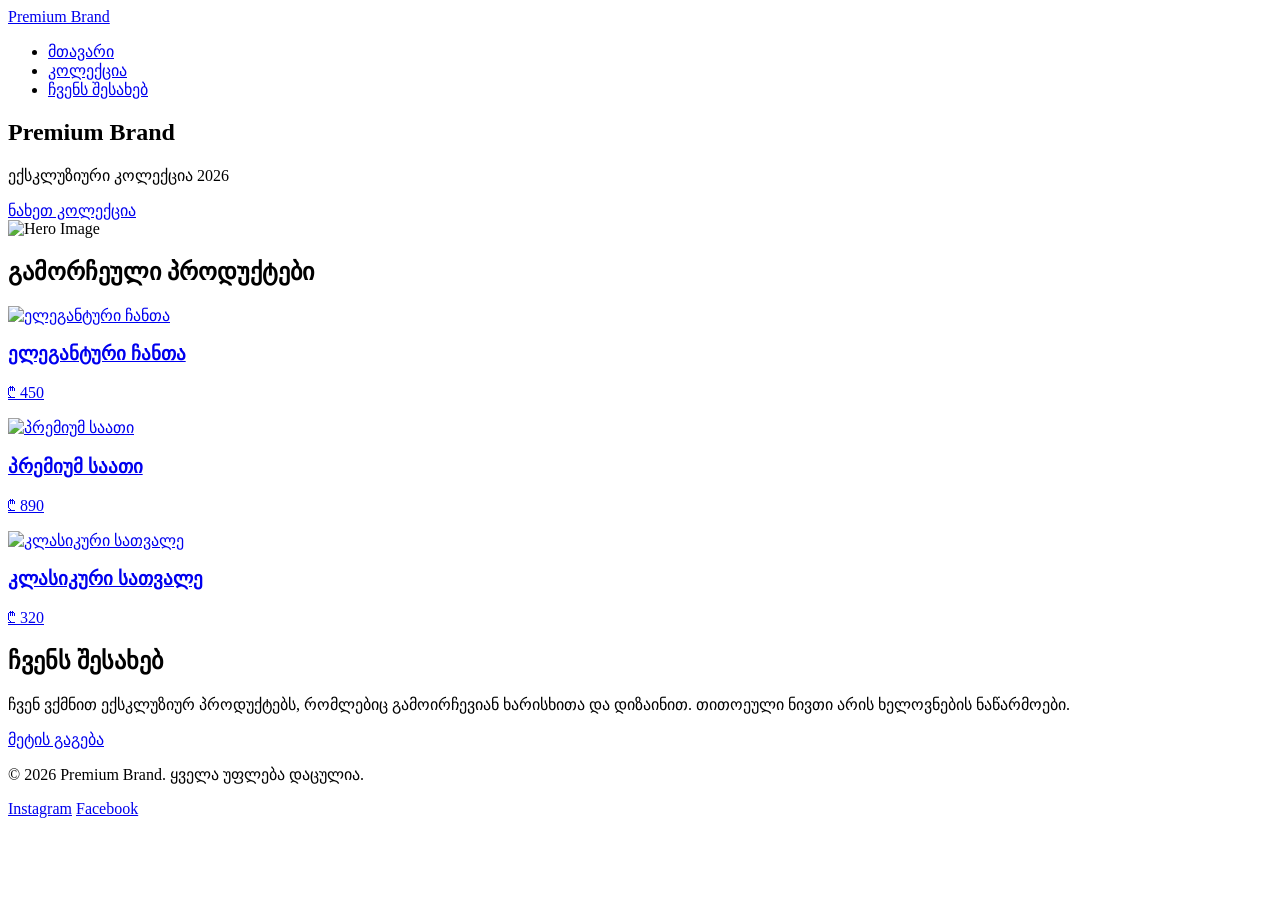
==== index.html @ 2e989a32 "Add files via upload" ====
<!DOCTYPE html>
<html lang="ka">
<head>
    <meta charset="UTF-8">
    <meta name="viewport" content="width=device-width, initial-scale=1.0">
    <title>Premium Brand - მთავარი</title>
    <link rel="stylesheet" href="css/style.css">
    <link rel="preconnect" href="https://fonts.googleapis.com">
    <link rel="preconnect" href="https://fonts.gstatic.com" crossorigin>
    <link href="https://fonts.googleapis.com/css2?family=Playfair+Display:wght@400;500;600;700&family=Montserrat:wght@300;400;500;600&display=swap" rel="stylesheet">
</head>
<body>
    <!-- Navigation -->
    <header>
        <nav class="nav-container">
            <div class="logo">
                <a href="index.html">Premium Brand</a>
            </div>
            <ul class="nav-menu">
                <li><a href="index.html" class="active">მთავარი</a></li>
                <li><a href="collection.html">კოლექცია</a></li>
                <li><a href="about.html">ჩვენს შესახებ</a></li>
            </ul>
        </nav>
    </header>

    <!-- Hero Section -->
    <section class="hero">
        <div class="hero-content">
            <h1 class="hero-title">Premium Brand</h1>
            <p class="hero-subtitle">ექსკლუზიური კოლექცია 2026</p>
            <a href="collection.html" class="btn-primary">ნახეთ კოლექცია</a>
        </div>
        <div class="hero-image">
            <img src="images/hero.jpg" alt="Hero Image">
        </div>
    </section>

    <!-- Featured Products -->
    <section class="featured">
        <div class="container">
            <h2>გამორჩეული პროდუქტები</h2>
            <div class="product-grid">
                <!-- Product 1 -->
                <div class="product-card">
                    <a href="product1.html">
                        <div class="product-image-wrapper">
                            <img src="images/product1.jpg" alt="ელეგანტური ჩანთა">
                        </div>
                        <h3>ელეგანტური ჩანთა</h3>
                        <p class="price">₾ 450</p>
                    </a>
                </div>

                <!-- Product 2 -->
                <div class="product-card">
                    <a href="product2.html">
                        <div class="product-image-wrapper">
                            <img src="images/product2.jpg" alt="პრემიუმ საათი">
                        </div>
                        <h3>პრემიუმ საათი</h3>
                        <p class="price">₾ 890</p>
                    </a>
                </div>

                <!-- Product 3 -->
                <div class="product-card">
                    <a href="product3.html">
                        <div class="product-image-wrapper">
                            <img src="images/product3.jpg" alt="კლასიკური სათვალე">
                        </div>
                        <h3>კლასიკური სათვალე</h3>
                        <p class="price">₾ 320</p>
                    </a>
                </div>
            </div>
        </div>
    </section>

    <!-- About Preview -->
    <section class="about-preview">
        <div class="container">
            <div class="about-content">
                <h2>ჩვენს შესახებ</h2>
                <p>ჩვენ ვქმნით ექსკლუზიურ პროდუქტებს, რომლებიც გამოირჩევიან ხარისხითა და დიზაინით. თითოეული ნივთი არის ხელოვნების ნაწარმოები.</p>
                <a href="about.html" class="btn-secondary">მეტის გაგება</a>
            </div>
        </div>
    </section>

    <!-- Footer -->
    <footer>
        <div class="footer-content">
            <p>&copy; 2026 Premium Brand. ყველა უფლება დაცულია.</p>
            <div class="social-links">
                <a href="#" target="_blank">Instagram</a>
                <a href="#" target="_blank">Facebook</a>
            </div>
        </div>
    </footer>
</body>
</html>
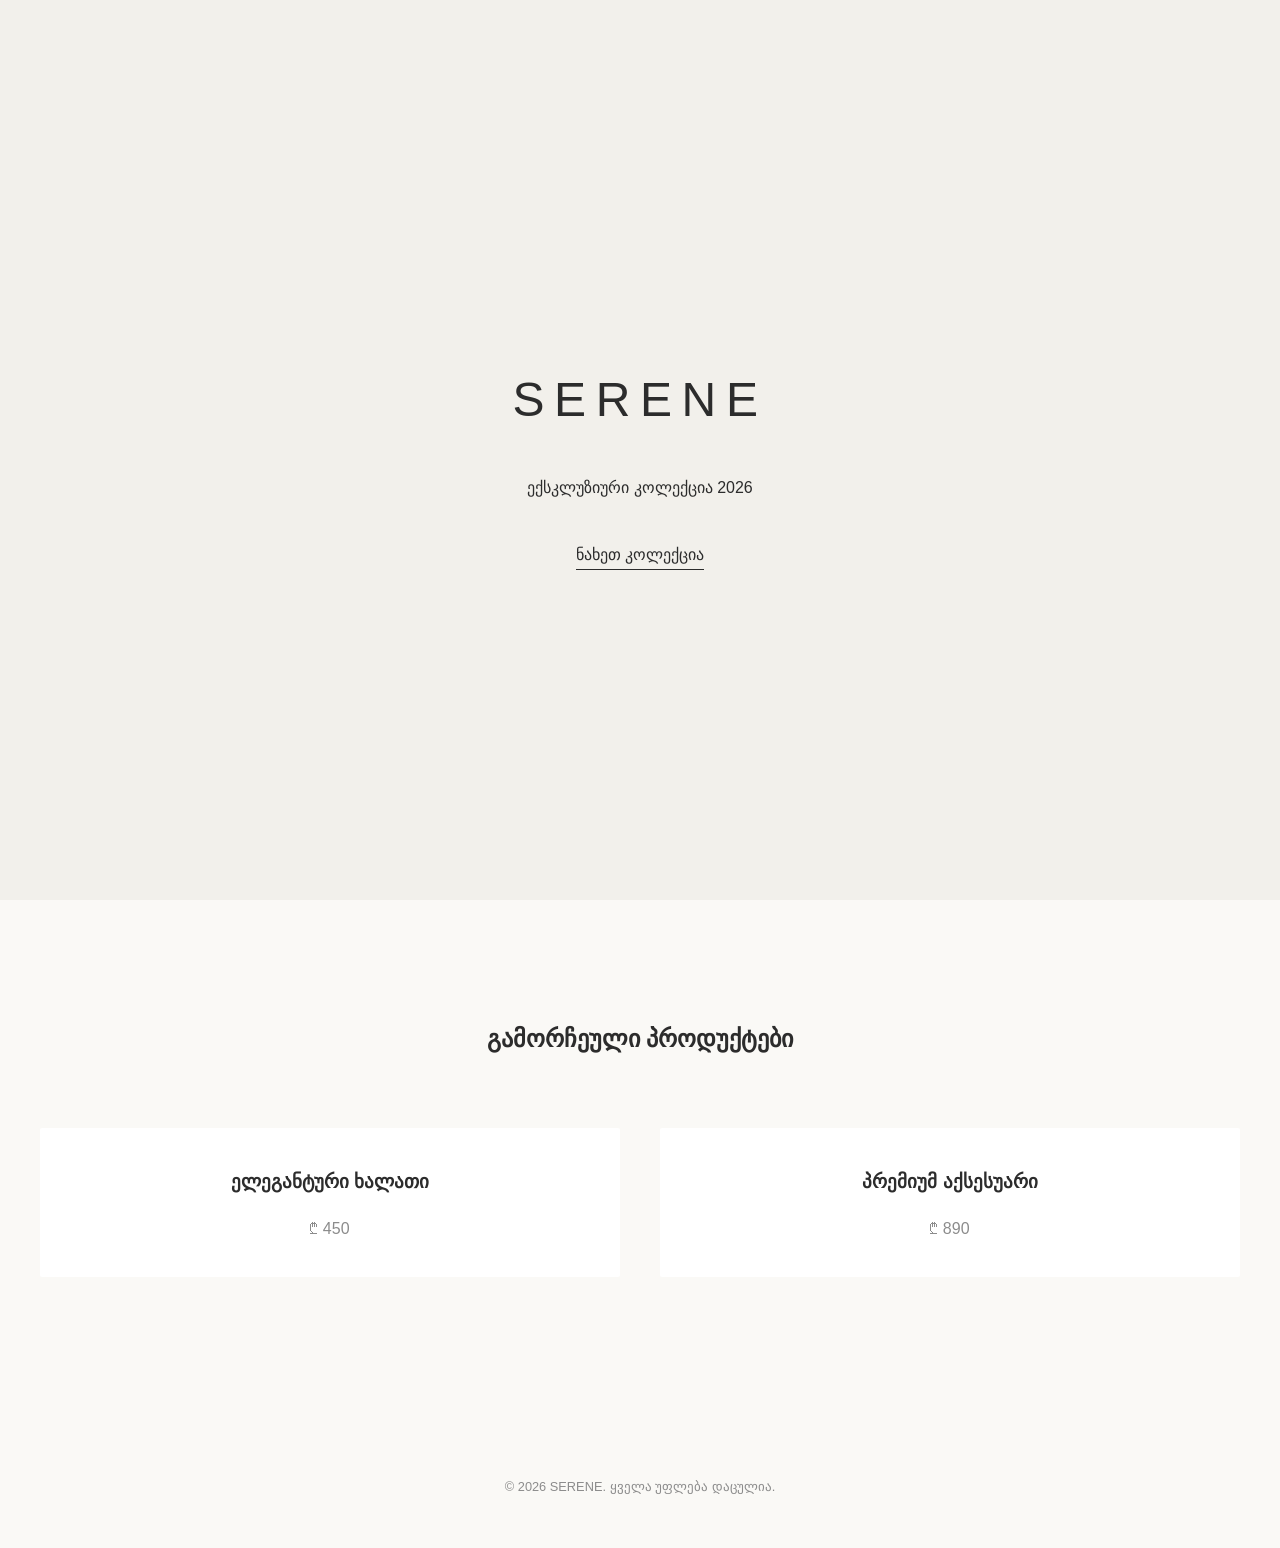
==== commit 497afd2e: "Update index.html" ====
--- a/index.html
+++ b/index.html
@@ -3,100 +3,34 @@
 <head>
     <meta charset="UTF-8">
     <meta name="viewport" content="width=device-width, initial-scale=1.0">
-    <title>Premium Brand - მთავარი</title>
-    <link rel="stylesheet" href="css/style.css">
-    <link rel="preconnect" href="https://fonts.googleapis.com">
-    <link rel="preconnect" href="https://fonts.gstatic.com" crossorigin>
-    <link href="https://fonts.googleapis.com/css2?family=Playfair+Display:wght@400;500;600;700&family=Montserrat:wght@300;400;500;600&display=swap" rel="stylesheet">
-</head>
+    <title>SERENE | Ritual of Elegance</title>
+    <link rel="stylesheet" href="style.css"> </head>
 <body>
-    <!-- Navigation -->
+
     <header>
-        <nav class="nav-container">
-            <div class="logo">
-                <a href="index.html">Premium Brand</a>
-            </div>
-            <ul class="nav-menu">
-                <li><a href="index.html" class="active">მთავარი</a></li>
-                <li><a href="collection.html">კოლექცია</a></li>
-                <li><a href="about.html">ჩვენს შესახებ</a></li>
-            </ul>
-        </nav>
+        <h1>SERENE</h1>
+        <p>ექსკლუზიური კოლექცია 2026</p>
+        <br>
+        <a href="#collection">ნახეთ კოლექცია</a>
     </header>
 
-    <!-- Hero Section -->
-    <section class="hero">
-        <div class="hero-content">
-            <h1 class="hero-title">Premium Brand</h1>
-            <p class="hero-subtitle">ექსკლუზიური კოლექცია 2026</p>
-            <a href="collection.html" class="btn-primary">ნახეთ კოლექცია</a>
-        </div>
-        <div class="hero-image">
-            <img src="images/hero.jpg" alt="Hero Image">
-        </div>
-    </section>
-
-    <!-- Featured Products -->
-    <section class="featured">
-        <div class="container">
-            <h2>გამორჩეული პროდუქტები</h2>
-            <div class="product-grid">
-                <!-- Product 1 -->
-                <div class="product-card">
-                    <a href="product1.html">
-                        <div class="product-image-wrapper">
-                            <img src="images/product1.jpg" alt="ელეგანტური ჩანთა">
-                        </div>
-                        <h3>ელეგანტური ჩანთა</h3>
-                        <p class="price">₾ 450</p>
-                    </a>
-                </div>
-
-                <!-- Product 2 -->
-                <div class="product-card">
-                    <a href="product2.html">
-                        <div class="product-image-wrapper">
-                            <img src="images/product2.jpg" alt="პრემიუმ საათი">
-                        </div>
-                        <h3>პრემიუმ საათი</h3>
-                        <p class="price">₾ 890</p>
-                    </a>
-                </div>
-
-                <!-- Product 3 -->
-                <div class="product-card">
-                    <a href="product3.html">
-                        <div class="product-image-wrapper">
-                            <img src="images/product3.jpg" alt="კლასიკური სათვალე">
-                        </div>
-                        <h3>კლასიკური სათვალე</h3>
-                        <p class="price">₾ 320</p>
-                    </a>
-                </div>
+    <section id="collection" class="ritual-section">
+        <h2>გამორჩეული პროდუქტები</h2>
+        <div class="product-grid">
+            <div class="product-card">
+                <h3>ელეგანტური ხალათი</h3>
+                <p class="price">₾ 450</p>
+            </div>
+            <div class="product-card">
+                <h3>პრემიუმ აქსესუარი</h3>
+                <p class="price">₾ 890</p>
             </div>
         </div>
     </section>
 
-    <!-- About Preview -->
-    <section class="about-preview">
-        <div class="container">
-            <div class="about-content">
-                <h2>ჩვენს შესახებ</h2>
-                <p>ჩვენ ვქმნით ექსკლუზიურ პროდუქტებს, რომლებიც გამოირჩევიან ხარისხითა და დიზაინით. თითოეული ნივთი არის ხელოვნების ნაწარმოები.</p>
-                <a href="about.html" class="btn-secondary">მეტის გაგება</a>
-            </div>
-        </div>
-    </section>
+    <footer style="text-align: center; padding: 50px; color: #8c8c8c; font-size: 0.8rem;">
+        © 2026 SERENE. ყველა უფლება დაცულია.
+    </footer>
 
-    <!-- Footer -->
-    <footer>
-        <div class="footer-content">
-            <p>&copy; 2026 Premium Brand. ყველა უფლება დაცულია.</p>
-            <div class="social-links">
-                <a href="#" target="_blank">Instagram</a>
-                <a href="#" target="_blank">Facebook</a>
-            </div>
-        </div>
-    </footer>
 </body>
 </html>
--- a/style.css
+++ b/style.css
@@ -0,0 +1,63 @@
+/* SERENE Premium Aesthetic */
+body {
+    margin: 0;
+    font-family: 'Inter', sans-serif; /* დახვეწილი, სუფთა ფონტი */
+    background-color: #faf9f6; /* რბილი თეთრი (Off-white) */
+    color: #2c2c2c;
+    line-height: 1.6;
+}
+
+header {
+    height: 100vh;
+    display: flex;
+    flex-direction: column;
+    justify-content: center;
+    align-items: center;
+    text-align: center;
+    background: #f2f0eb; /* ნაზი ბეჟი */
+}
+
+h1 {
+    font-size: 3rem;
+    font-weight: 300;
+    letter-spacing: 0.2em;
+    text-transform: uppercase;
+    margin-bottom: 20px;
+}
+
+.ritual-section {
+    padding: 100px 20px;
+    max-width: 1200px;
+    margin: 0 auto;
+    text-align: center;
+}
+
+.product-grid {
+    display: grid;
+    grid-template-columns: repeat(auto-fit, minmax(300px, 1fr));
+    gap: 40px;
+    padding: 50px 0;
+}
+
+.product-card {
+    background: #fff;
+    padding: 20px;
+    border-radius: 2px; /* მკაცრი, ელეგანტური კუთხეები */
+    transition: 0.3s;
+}
+
+.product-card:hover {
+    opacity: 0.8;
+}
+
+.price {
+    font-weight: 500;
+    color: #8c8c8c;
+}
+
+a {
+    text-decoration: none;
+    color: inherit;
+    border-bottom: 1px solid #2c2c2c;
+    padding-bottom: 2px;
+}
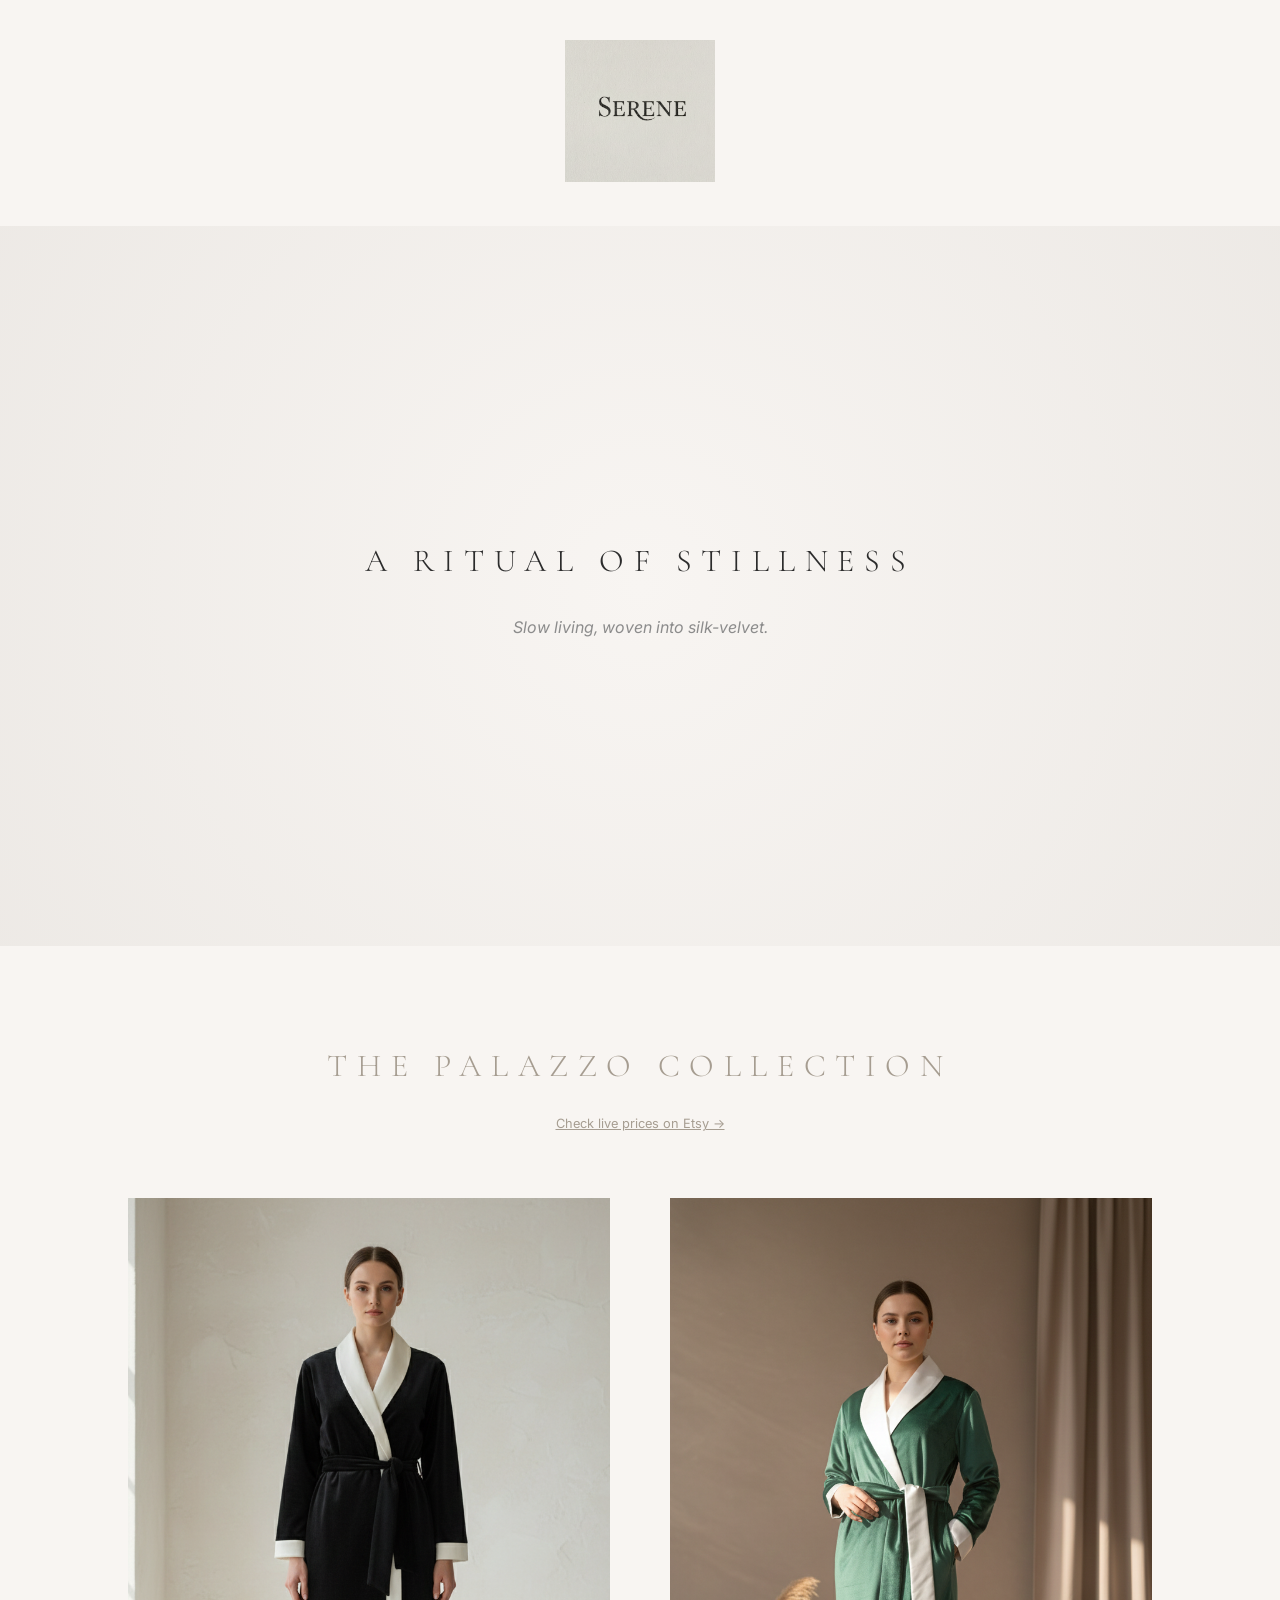
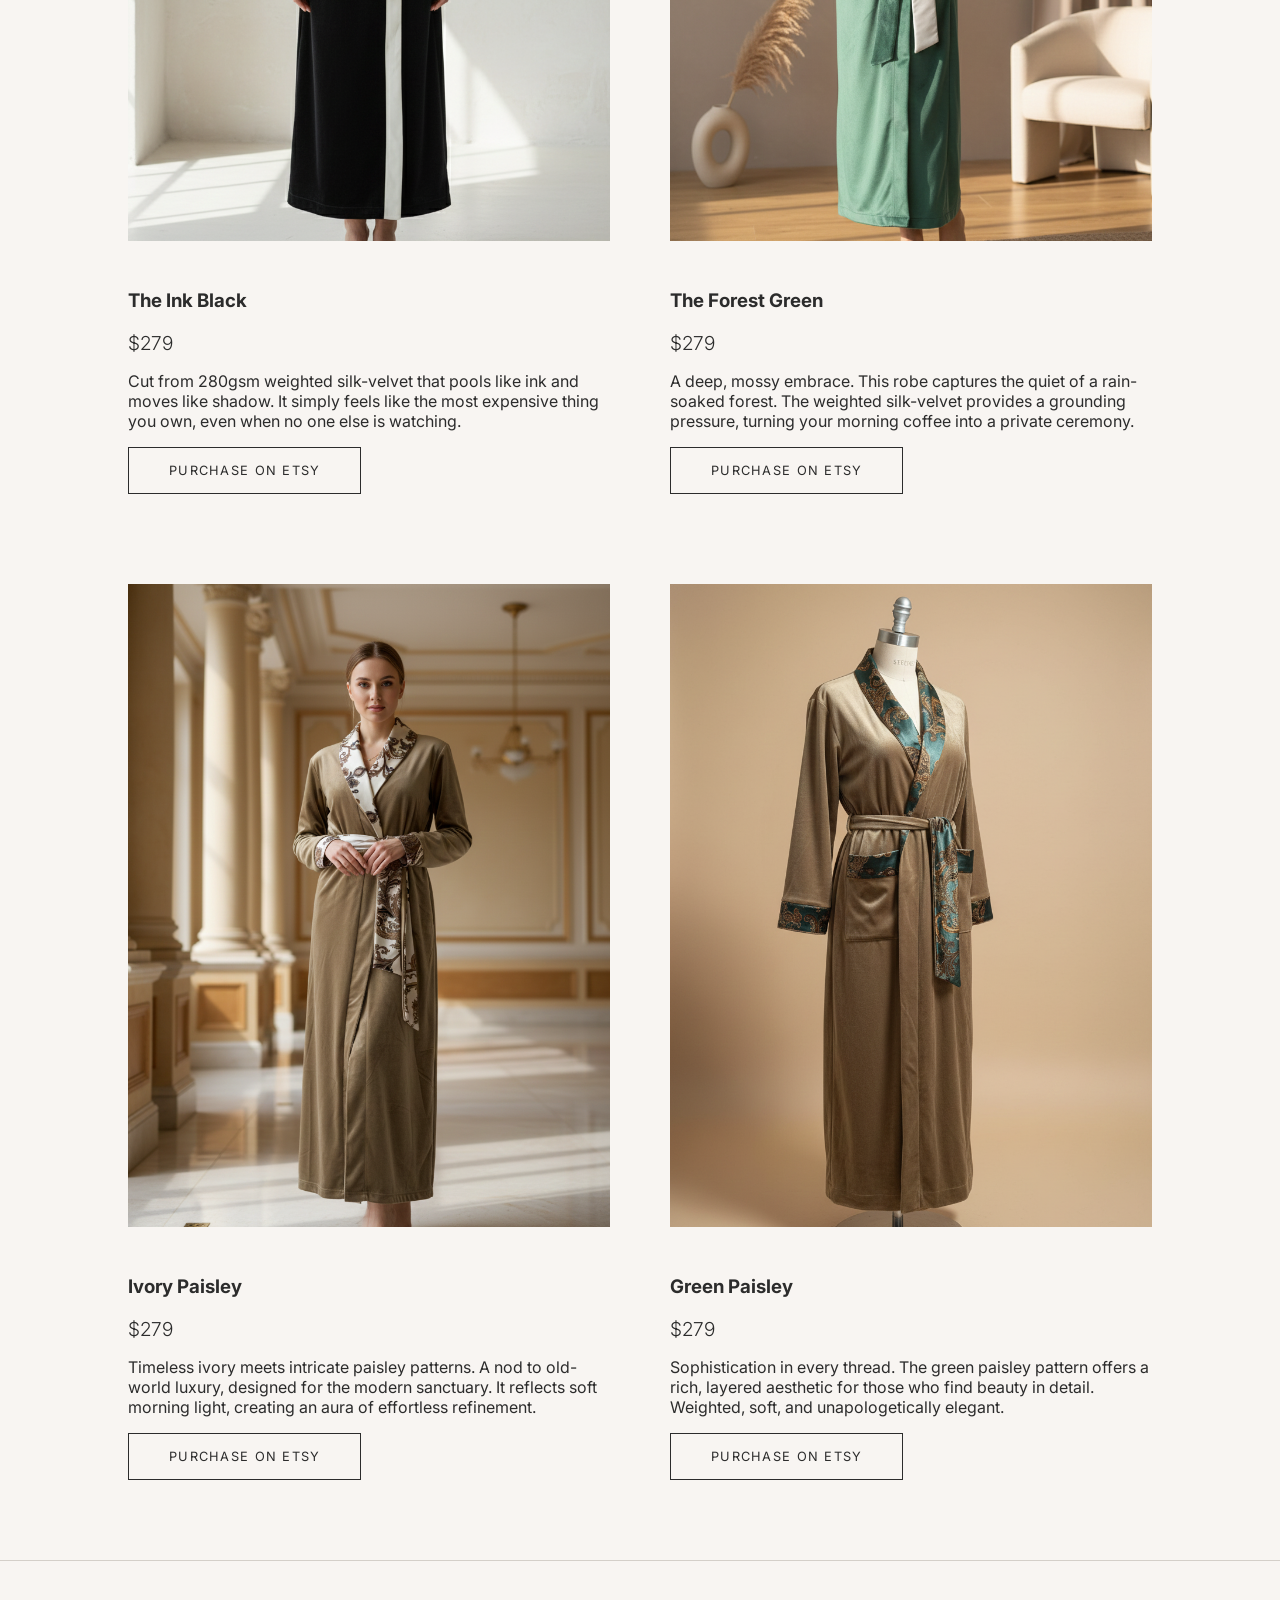
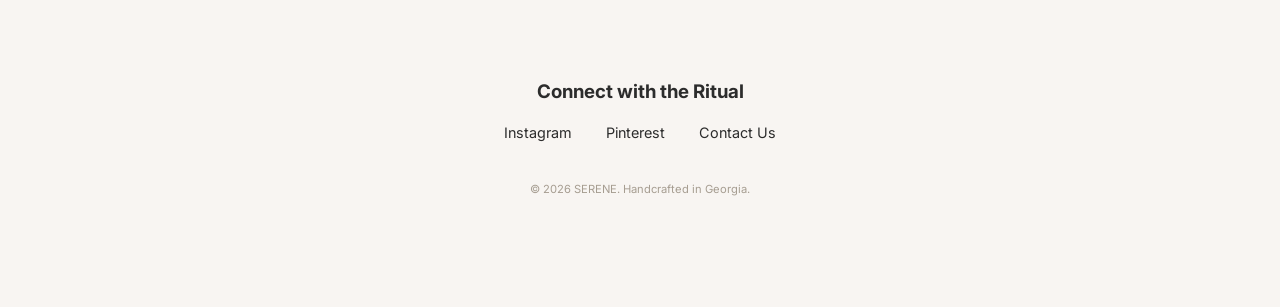
==== commit 132bad61: "Update index.html" ====
--- a/index.html
+++ b/index.html
@@ -1,36 +1,88 @@
 <!DOCTYPE html>
-<html lang="ka">
+<html lang="en">
 <head>
     <meta charset="UTF-8">
     <meta name="viewport" content="width=device-width, initial-scale=1.0">
-    <title>SERENE | Ritual of Elegance</title>
-    <link rel="stylesheet" href="style.css"> </head>
+    <title>SERENE | The Palazzo Collection</title>
+    <link rel="stylesheet" href="style.css">
+</head>
 <body>
 
+    <div class="logo-container">
+        <img src="Logo.png" alt="SERENE Logo">
+    </div>
+
     <header>
-        <h1>SERENE</h1>
-        <p>ექსკლუზიური კოლექცია 2026</p>
-        <br>
-        <a href="#collection">ნახეთ კოლექცია</a>
+        <h1>A Ritual of Stillness</h1>
+        <p style="font-style: italic; color: #8c8c8c;">Slow living, woven into silk-velvet.</p>
     </header>
 
-    <section id="collection" class="ritual-section">
-        <h2>გამორჩეული პროდუქტები</h2>
-        <div class="product-grid">
-            <div class="product-card">
-                <h3>ელეგანტური ხალათი</h3>
-                <p class="price">₾ 450</p>
+    <center>
+        <h2 class="collection-title">The Palazzo Collection</h2>
+        <p><a href="https://www.etsy.com/shop/SereneGeorgia" target="_blank" style="color: #a69d91; font-size: 0.8rem;">Check live prices on Etsy →</a></p>
+    </center>
+
+    <div class="product-grid">
+        
+        <div class="product-card">
+            <div class="product-image-container">
+                <img src="Model-1.1.png" alt="The Ink Black Robe">
             </div>
-            <div class="product-card">
-                <h3>პრემიუმ აქსესუარი</h3>
-                <p class="price">₾ 890</p>
+            <div class="description-box">
+                <h3>The Ink Black</h3>
+                <p class="price-tag">$279</p>
+                <p>Cut from 280gsm weighted silk-velvet that pools like ink and moves like shadow. It simply feels like the most expensive thing you own, even when no one else is watching.</p>
+                <a href="https://www.etsy.com/shop/SereneGeorgia" class="etsy-button">Purchase on Etsy</a>
             </div>
         </div>
+
+        <div class="product-card">
+            <div class="product-image-container">
+                <img src="Model-2.1.png" alt="The Forest Green Robe">
+            </div>
+            <div class="description-box">
+                <h3>The Forest Green</h3>
+                <p class="price-tag">$279</p>
+                <p>A deep, mossy embrace. This robe captures the quiet of a rain-soaked forest. The weighted silk-velvet provides a grounding pressure, turning your morning coffee into a private ceremony.</p>
+                <a href="https://www.etsy.com/shop/SereneGeorgia" class="etsy-button">Purchase on Etsy</a>
+            </div>
+        </div>
+
+        <div class="product-card">
+            <div class="product-image-container">
+                <img src="Model-3.1.png" alt="Ivory Paisley Robe">
+            </div>
+            <div class="description-box">
+                <h3>Ivory Paisley</h3>
+                <p class="price-tag">$279</p>
+                <p>Timeless ivory meets intricate paisley patterns. A nod to old-world luxury, designed for the modern sanctuary. It reflects soft morning light, creating an aura of effortless refinement.</p>
+                <a href="https://www.etsy.com/shop/SereneGeorgia" class="etsy-button">Purchase on Etsy</a>
+            </div>
+        </div>
+
+        <div class="product-card">
+            <div class="product-image-container">
+                <img src="Model-4.1.png" alt="Green Paisley Robe">
+            </div>
+            <div class="description-box">
+                <h3>Green Paisley</h3>
+                <p class="price-tag">$279</p>
+                <p>Sophistication in every thread. The green paisley pattern offers a rich, layered aesthetic for those who find beauty in detail. Weighted, soft, and unapologetically elegant.</p>
+                <a href="https://www.etsy.com/shop/SereneGeorgia" class="etsy-button">Purchase on Etsy</a>
+            </div>
+        </div>
+
+    </div>
+
+    <section class="links-section">
+        <h3>Connect with the Ritual</h3>
+        <div class="social-links">
+            <a href="https://www.instagram.com/serene.madeingeorgia/">Instagram</a>
+            <a href="https://www.pinterest.com/serenemadeingeorgia/">Pinterest</a>
+            <a href="mailto:Info@serene-shop.com">Contact Us</a>
+        </div>
+        <p style="margin-top: 40px; font-size: 0.7rem; color: #a69d91;">© 2026 SERENE. Handcrafted in Georgia.</p>
     </section>
-
-    <footer style="text-align: center; padding: 50px; color: #8c8c8c; font-size: 0.8rem;">
-        © 2026 SERENE. ყველა უფლება დაცულია.
-    </footer>
 
 </body>
 </html>
--- a/style.css
+++ b/style.css
@@ -1,63 +1,126 @@
-/* SERENE Premium Aesthetic */
+@import url('https://fonts.googleapis.com/css2?family=Cormorant+Garamond:wght@300;400&family=Inter:wght@200;300&display=swap');
+
+:root {
+    --bg-color: #f8f5f2; /* ნაზი ბეჟი */
+    --accent-color: #d4cfc9; /* აბსტრაქტული ჩრდილის ფერი */
+    --text-color: #2c2c2c;
+    --luxury-gold: #a69d91;
+}
+
 body {
     margin: 0;
-    font-family: 'Inter', sans-serif; /* დახვეწილი, სუფთა ფონტი */
-    background-color: #faf9f6; /* რბილი თეთრი (Off-white) */
-    color: #2c2c2c;
-    line-height: 1.6;
+    background-color: var(--bg-color);
+    color: var(--text-color);
+    font-family: 'Inter', sans-serif;
+    overflow-x: hidden;
 }
 
+/* ლოგოს სტილი */
+.logo-container {
+    padding: 40px;
+    text-align: center;
+}
+.logo-container img {
+    max-width: 150px;
+    height: auto;
+}
+
+/* Hero Section - აბსტრაქტული და სიღრმისეული */
 header {
-    height: 100vh;
+    height: 80vh;
     display: flex;
     flex-direction: column;
     justify-content: center;
     align-items: center;
-    text-align: center;
-    background: #f2f0eb; /* ნაზი ბეჟი */
-}
-
-h1 {
-    font-size: 3rem;
-    font-weight: 300;
-    letter-spacing: 0.2em;
-    text-transform: uppercase;
-    margin-bottom: 20px;
-}
-
-.ritual-section {
-    padding: 100px 20px;
-    max-width: 1200px;
-    margin: 0 auto;
+    background: radial-gradient(circle, rgba(248,245,242,1) 0%, rgba(212,207,201,0.3) 100%);
     text-align: center;
 }
 
+h1, h2 {
+    font-family: 'Cormorant Garamond', serif;
+    font-weight: 300;
+    letter-spacing: 0.3em;
+    text-transform: uppercase;
+}
+
+.collection-title {
+    margin-top: 100px;
+    font-size: 2rem;
+    color: var(--luxury-gold);
+}
+
+/* პროდუქტების ბადე */
 .product-grid {
     display: grid;
-    grid-template-columns: repeat(auto-fit, minmax(300px, 1fr));
-    gap: 40px;
-    padding: 50px 0;
+    grid-template-columns: repeat(auto-fit, minmax(400px, 1fr));
+    gap: 60px;
+    padding: 50px 10%;
 }
 
 .product-card {
-    background: #fff;
-    padding: 20px;
-    border-radius: 2px; /* მკაცრი, ელეგანტური კუთხეები */
-    transition: 0.3s;
+    position: relative;
+    transition: transform 0.6s cubic-bezier(0.16, 1, 0.3, 1);
 }
 
 .product-card:hover {
-    opacity: 0.8;
+    transform: translateY(-10px);
 }
 
-.price {
-    font-weight: 500;
-    color: #8c8c8c;
+.product-image-container {
+    overflow: hidden;
+    background-color: #eeeae6;
+    aspect-ratio: 3/4;
 }
 
-a {
+.product-card img {
+    width: 100%;
+    height: 100%;
+    object-fit: cover;
+    transition: transform 1.2s ease;
+}
+
+.product-card:hover img {
+    transform: scale(1.05);
+}
+
+.description-box {
+    padding: 30px 0;
+}
+
+.price-tag {
+    font-family: 'Inter', sans-serif;
+    font-weight: 300;
+    font-size: 1.2rem;
+    margin: 10px 0;
+}
+
+.etsy-button {
+    display: inline-block;
+    padding: 15px 40px;
+    border: 1px solid var(--text-color);
+    background: transparent;
+    color: var(--text-color);
     text-decoration: none;
-    color: inherit;
-    border-bottom: 1px solid #2c2c2c;
-    padding-bottom: 2px;
+    text-transform: uppercase;
+    letter-spacing: 0.1em;
+    font-size: 0.8rem;
+    transition: 0.4s;
 }
+
+.etsy-button:hover {
+    background: var(--text-color);
+    color: var(--bg-color);
+}
+
+.links-section {
+    padding: 100px 10%;
+    border-top: 1px solid var(--accent-color);
+    text-align: center;
+}
+
+.social-links a {
+    margin: 0 15px;
+    text-decoration: none;
+    color: var(--text-color);
+    font-size: 0.9rem;
+}
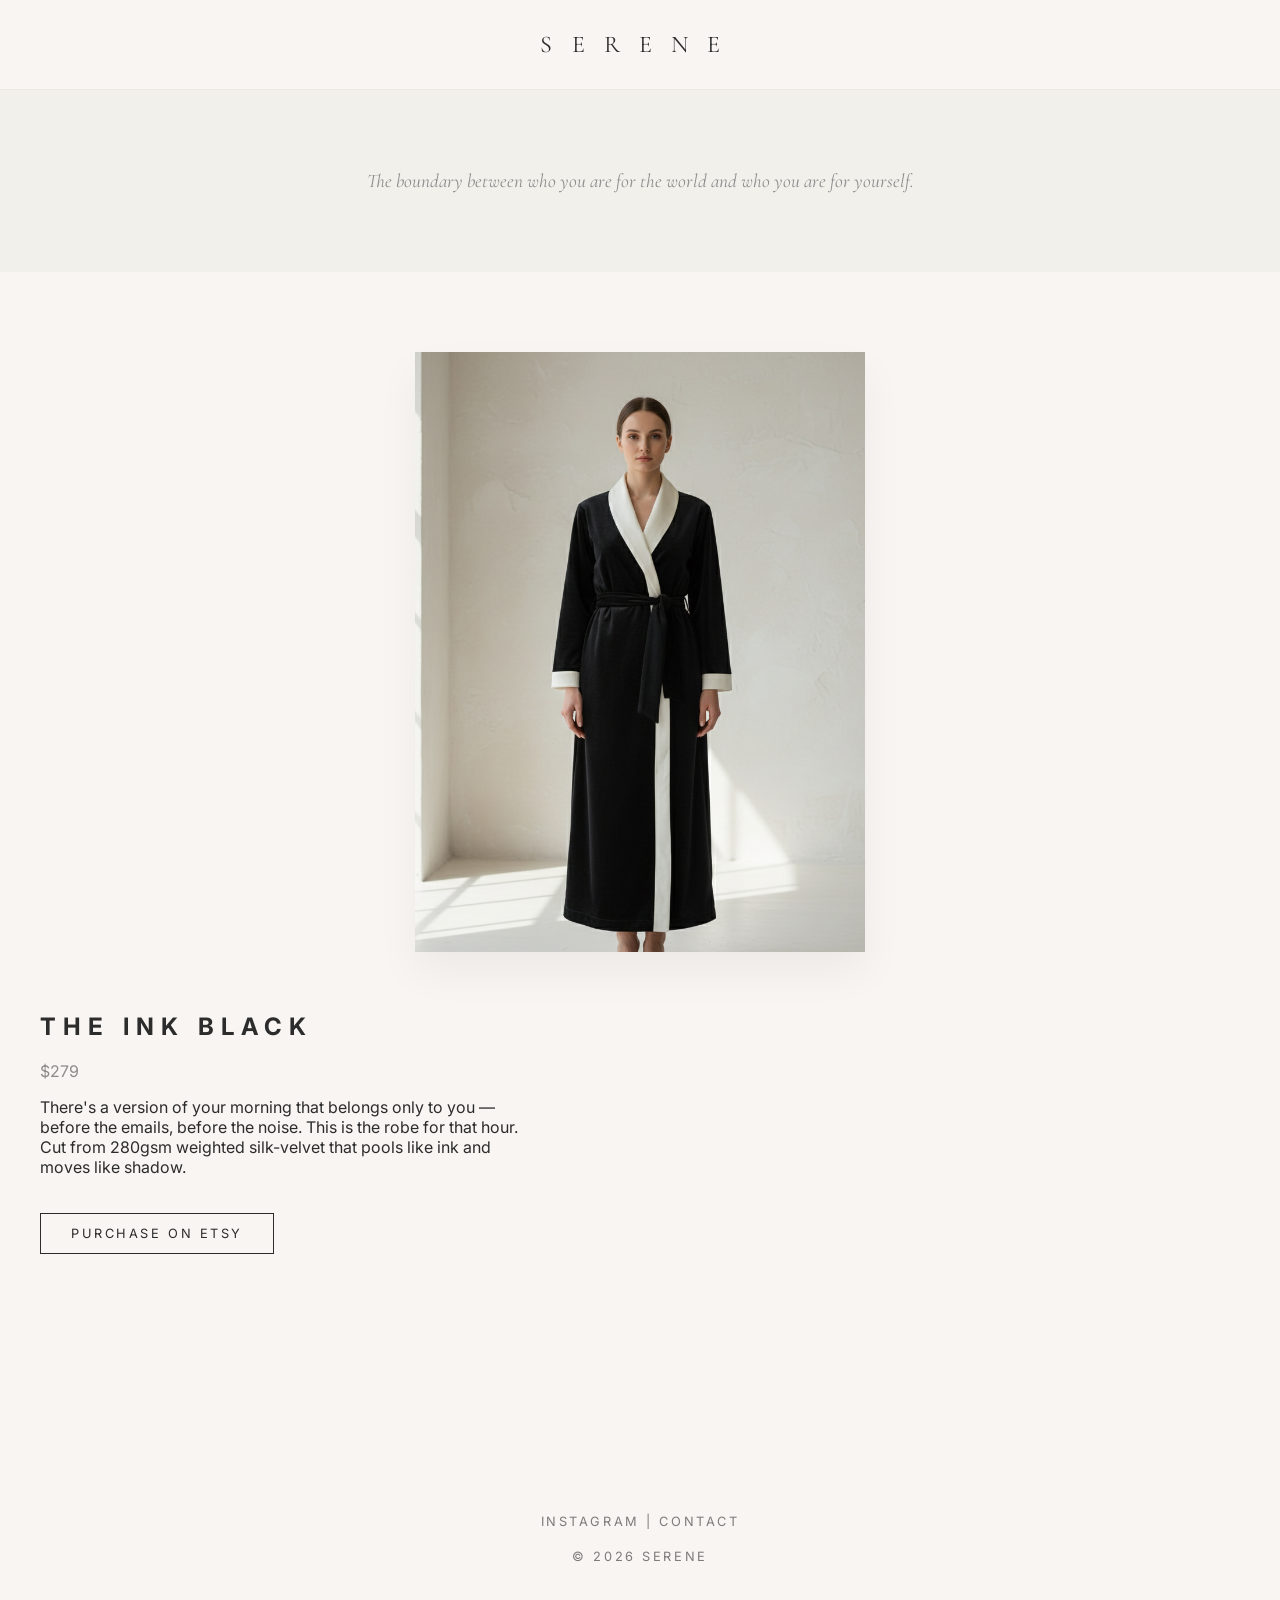
==== commit 854d914a: "Update index.html" ====
--- a/index.html
+++ b/index.html
@@ -3,86 +3,42 @@
 <head>
     <meta charset="UTF-8">
     <meta name="viewport" content="width=device-width, initial-scale=1.0">
-    <title>SERENE | The Palazzo Collection</title>
+    <title>SERENE | Rituals</title>
     <link rel="stylesheet" href="style.css">
 </head>
 <body>
 
-    <div class="logo-container">
-        <img src="Logo.png" alt="SERENE Logo">
-    </div>
+    <nav>SERENE</nav>
 
     <header>
-        <h1>A Ritual of Stillness</h1>
-        <p style="font-style: italic; color: #8c8c8c;">Slow living, woven into silk-velvet.</p>
+        <p>The boundary between who you are for the world and who you are for yourself.</p>
     </header>
 
-    <center>
-        <h2 class="collection-title">The Palazzo Collection</h2>
-        <p><a href="https://www.etsy.com/shop/SereneGeorgia" target="_blank" style="color: #a69d91; font-size: 0.8rem;">Check live prices on Etsy →</a></p>
-    </center>
-
-    <div class="product-grid">
+    <div class="container">
         
         <div class="product-card">
-            <div class="product-image-container">
-                <img src="Model-1.1.png" alt="The Ink Black Robe">
+            <div class="gallery-container">
+                <img src="Model-1.1.png" class="main-img" alt="Main View">
+                <img src="Model-1.2.png" class="extra-img img-2" alt="Detail 1">
+                <img src="Model-1.3.png" class="extra-img img-3" alt="Detail 2">
+                <img src="Model-1.4.png" class="extra-img img-4" alt="Detail 3">
             </div>
-            <div class="description-box">
-                <h3>The Ink Black</h3>
-                <p class="price-tag">$279</p>
-                <p>Cut from 280gsm weighted silk-velvet that pools like ink and moves like shadow. It simply feels like the most expensive thing you own, even when no one else is watching.</p>
-                <a href="https://www.etsy.com/shop/SereneGeorgia" class="etsy-button">Purchase on Etsy</a>
+            
+            <div class="product-info">
+                <h2 style="letter-spacing: 0.3em;">THE INK BLACK</h2>
+                <p style="color: #8c8c8c;">$279</p>
+                <p>There's a version of your morning that belongs only to you — before the emails, before the noise. This is the robe for that hour. Cut from 280gsm weighted silk-velvet that pools like ink and moves like shadow.</p>
+                <a href="https://www.etsy.com/shop/SereneGeorgia" class="etsy-link" target="_blank">PURCHASE ON ETSY</a>
             </div>
         </div>
 
-        <div class="product-card">
-            <div class="product-image-container">
-                <img src="Model-2.1.png" alt="The Forest Green Robe">
-            </div>
-            <div class="description-box">
-                <h3>The Forest Green</h3>
-                <p class="price-tag">$279</p>
-                <p>A deep, mossy embrace. This robe captures the quiet of a rain-soaked forest. The weighted silk-velvet provides a grounding pressure, turning your morning coffee into a private ceremony.</p>
-                <a href="https://www.etsy.com/shop/SereneGeorgia" class="etsy-button">Purchase on Etsy</a>
-            </div>
         </div>
 
-        <div class="product-card">
-            <div class="product-image-container">
-                <img src="Model-3.1.png" alt="Ivory Paisley Robe">
-            </div>
-            <div class="description-box">
-                <h3>Ivory Paisley</h3>
-                <p class="price-tag">$279</p>
-                <p>Timeless ivory meets intricate paisley patterns. A nod to old-world luxury, designed for the modern sanctuary. It reflects soft morning light, creating an aura of effortless refinement.</p>
-                <a href="https://www.etsy.com/shop/SereneGeorgia" class="etsy-button">Purchase on Etsy</a>
-            </div>
-        </div>
-
-        <div class="product-card">
-            <div class="product-image-container">
-                <img src="Model-4.1.png" alt="Green Paisley Robe">
-            </div>
-            <div class="description-box">
-                <h3>Green Paisley</h3>
-                <p class="price-tag">$279</p>
-                <p>Sophistication in every thread. The green paisley pattern offers a rich, layered aesthetic for those who find beauty in detail. Weighted, soft, and unapologetically elegant.</p>
-                <a href="https://www.etsy.com/shop/SereneGeorgia" class="etsy-button">Purchase on Etsy</a>
-            </div>
-        </div>
-
-    </div>
-
-    <section class="links-section">
-        <h3>Connect with the Ritual</h3>
-        <div class="social-links">
-            <a href="https://www.instagram.com/serene.madeingeorgia/">Instagram</a>
-            <a href="https://www.pinterest.com/serenemadeingeorgia/">Pinterest</a>
-            <a href="mailto:Info@serene-shop.com">Contact Us</a>
-        </div>
-        <p style="margin-top: 40px; font-size: 0.7rem; color: #a69d91;">© 2026 SERENE. Handcrafted in Georgia.</p>
-    </section>
+    <footer style="text-align: center; padding: 60px; font-size: 0.8rem; letter-spacing: 0.2em; opacity: 0.6;">
+        <a href="https://www.instagram.com/serene.madeingeorgia/" style="color: inherit; text-decoration: none;">INSTAGRAM</a> | 
+        <a href="mailto:Info@serene-shop.com" style="color: inherit; text-decoration: none;">CONTACT</a>
+        <p style="margin-top: 20px;">© 2026 SERENE</p>
+    </footer>
 
 </body>
 </html>
--- a/style.css
+++ b/style.css
@@ -1,126 +1,107 @@
 @import url('https://fonts.googleapis.com/css2?family=Cormorant+Garamond:wght@300;400&family=Inter:wght@200;300&display=swap');
-
-:root {
-    --bg-color: #f8f5f2; /* ნაზი ბეჟი */
-    --accent-color: #d4cfc9; /* აბსტრაქტული ჩრდილის ფერი */
-    --text-color: #2c2c2c;
-    --luxury-gold: #a69d91;
-}
 
 body {
     margin: 0;
-    background-color: var(--bg-color);
-    color: var(--text-color);
+    background-color: #f8f5f2; /* SERENE Beige */
+    color: #2c2c2c;
     font-family: 'Inter', sans-serif;
-    overflow-x: hidden;
 }
 
-/* ლოგოს სტილი */
-.logo-container {
-    padding: 40px;
+/* დახვეწილი ტექსტური ლოგო */
+nav {
+    padding: 30px 0;
     text-align: center;
-}
-.logo-container img {
-    max-width: 150px;
-    height: auto;
+    letter-spacing: 0.8em;
+    font-family: 'Cormorant Garamond', serif;
+    font-size: 1.5rem;
+    border-bottom: 1px solid rgba(0,0,0,0.05);
 }
 
-/* Hero Section - აბსტრაქტული და სიღრმისეული */
+/* შემცირებული ზედა სივრცე */
 header {
-    height: 80vh;
+    padding: 60px 20px;
+    text-align: center;
+    background: #f2f0eb;
+}
+
+header p {
+    font-family: 'Cormorant Garamond', serif;
+    font-style: italic;
+    font-size: 1.2rem;
+    color: #8c8c8c;
+}
+
+.container {
+    max-width: 1400px;
+    margin: 0 auto;
+    padding: 80px 40px;
+}
+
+/* გალერეის ეფექტი */
+.product-card {
     display: flex;
     flex-direction: column;
+    margin-bottom: 120px;
+    gap: 40px;
+}
+
+/* პროდუქტის აღწერა გვერდზე */
+.product-info {
+    max-width: 500px;
+}
+
+.gallery-container {
+    position: relative;
+    width: 100%;
+    height: 600px; /* ფიქსირებული სიმაღლე ესთეტიკისთვის */
+    display: flex;
     justify-content: center;
     align-items: center;
-    background: radial-gradient(circle, rgba(248,245,242,1) 0%, rgba(212,207,201,0.3) 100%);
-    text-align: center;
 }
 
-h1, h2 {
-    font-family: 'Cormorant Garamond', serif;
-    font-weight: 300;
-    letter-spacing: 0.3em;
-    text-transform: uppercase;
+/* მთავარი ფოტო */
+.main-img {
+    width: 450px;
+    height: 600px;
+    object-fit: cover;
+    z-index: 5;
+    transition: all 0.8s cubic-bezier(0.2, 1, 0.3, 1);
+    box-shadow: 0 20px 40px rgba(0,0,0,0.05);
 }
 
-.collection-title {
-    margin-top: 100px;
-    font-size: 2rem;
-    color: var(--luxury-gold);
+/* დამატებითი ფოტოები (დამალული) */
+.extra-img {
+    position: absolute;
+    width: 200px;
+    height: 280px;
+    object-fit: cover;
+    opacity: 0;
+    z-index: 1;
+    transition: all 0.8s cubic-bezier(0.2, 1, 0.3, 1);
 }
 
-/* პროდუქტების ბადე */
-.product-grid {
-    display: grid;
-    grid-template-columns: repeat(auto-fit, minmax(400px, 1fr));
-    gap: 60px;
-    padding: 50px 10%;
+/* Hover ეფექტი: მთავარი ფოტო პატარავდება, დანარჩენები იშლება */
+.gallery-container:hover .main-img {
+    transform: translateX(-150px) scale(0.8);
 }
 
-.product-card {
-    position: relative;
-    transition: transform 0.6s cubic-bezier(0.16, 1, 0.3, 1);
+.gallery-container:hover .img-2 { opacity: 1; transform: translate(150px, -120px); z-index: 6; }
+.gallery-container:hover .img-3 { opacity: 1; transform: translate(200px, 120px); z-index: 4; }
+.gallery-container:hover .img-4 { opacity: 1; transform: translate(350px, 0px); z-index: 3; }
+
+.etsy-link {
+    display: inline-block;
+    margin-top: 20px;
+    padding: 12px 30px;
+    border: 1px solid #2c2c2c;
+    text-decoration: none;
+    color: #2c2c2c;
+    font-size: 0.8rem;
+    letter-spacing: 0.2em;
+    transition: 0.3s;
 }
 
-.product-card:hover {
-    transform: translateY(-10px);
+.etsy-link:hover {
+    background: #2c2c2c;
+    color: #fff;
 }
-
-.product-image-container {
-    overflow: hidden;
-    background-color: #eeeae6;
-    aspect-ratio: 3/4;
-}
-
-.product-card img {
-    width: 100%;
-    height: 100%;
-    object-fit: cover;
-    transition: transform 1.2s ease;
-}
-
-.product-card:hover img {
-    transform: scale(1.05);
-}
-
-.description-box {
-    padding: 30px 0;
-}
-
-.price-tag {
-    font-family: 'Inter', sans-serif;
-    font-weight: 300;
-    font-size: 1.2rem;
-    margin: 10px 0;
-}
-
-.etsy-button {
-    display: inline-block;
-    padding: 15px 40px;
-    border: 1px solid var(--text-color);
-    background: transparent;
-    color: var(--text-color);
-    text-decoration: none;
-    text-transform: uppercase;
-    letter-spacing: 0.1em;
-    font-size: 0.8rem;
-    transition: 0.4s;
-}
-
-.etsy-button:hover {
-    background: var(--text-color);
-    color: var(--bg-color);
-}
-
-.links-section {
-    padding: 100px 10%;
-    border-top: 1px solid var(--accent-color);
-    text-align: center;
-}
-
-.social-links a {
-    margin: 0 15px;
-    text-decoration: none;
-    color: var(--text-color);
-    font-size: 0.9rem;
-}
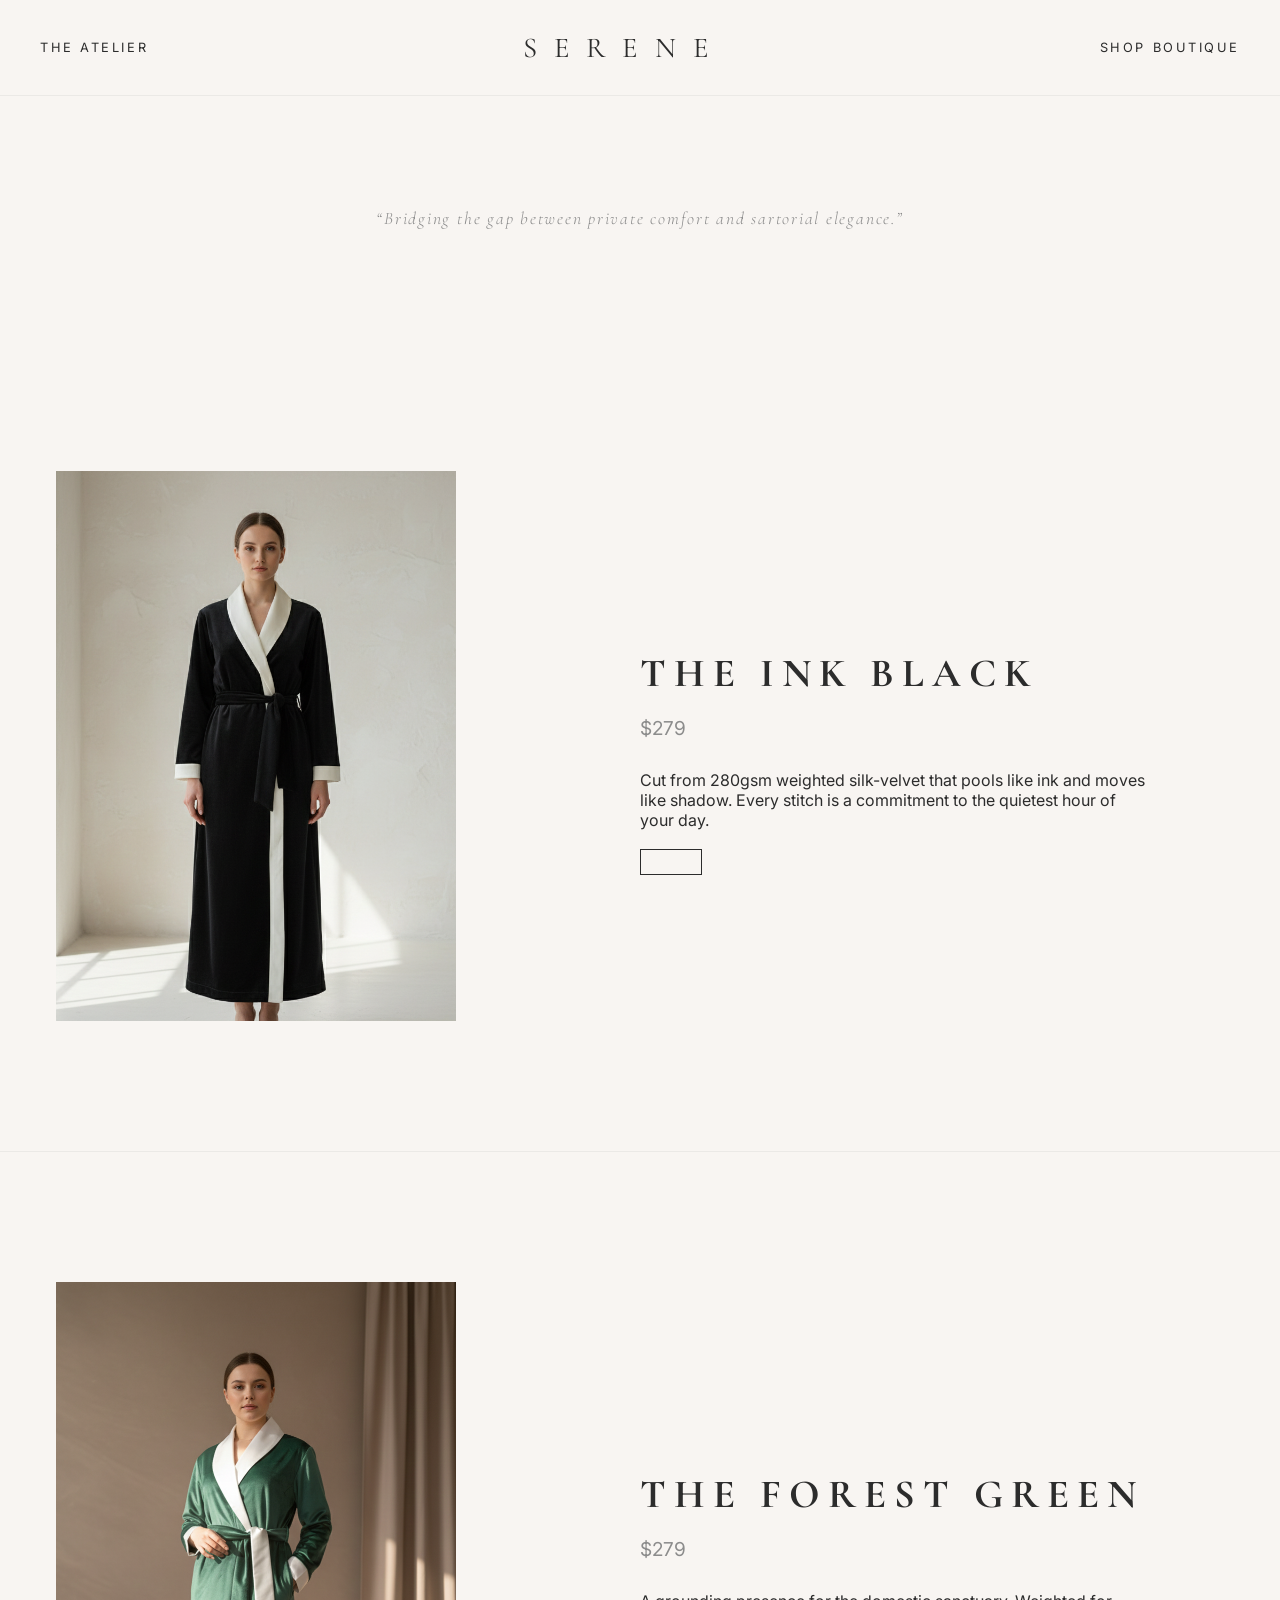
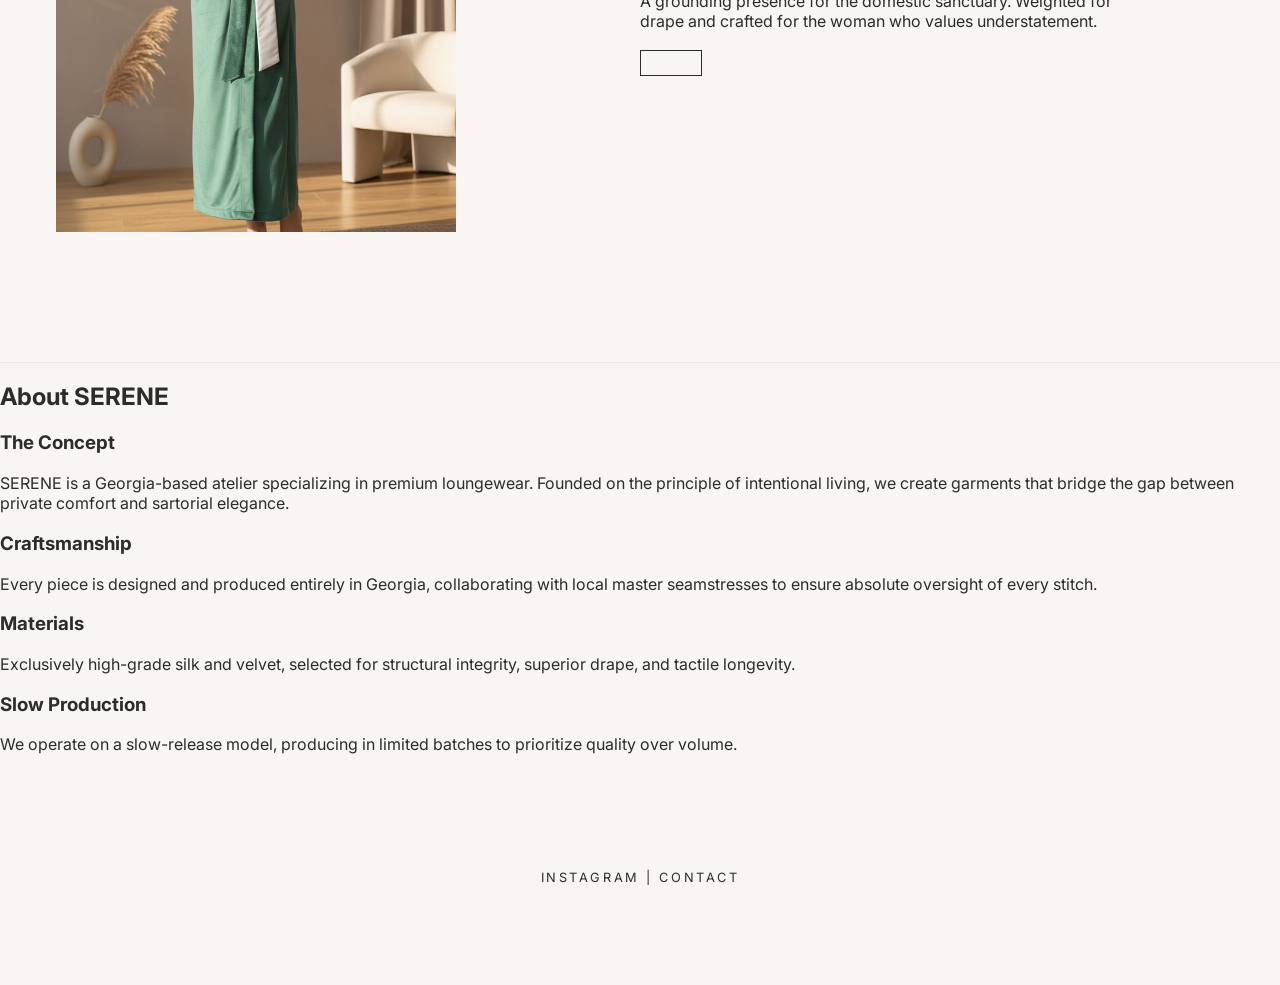
==== commit 200eaf94: "Update index.html" ====
--- a/index.html
+++ b/index.html
@@ -3,41 +3,74 @@
 <head>
     <meta charset="UTF-8">
     <meta name="viewport" content="width=device-width, initial-scale=1.0">
-    <title>SERENE | Rituals</title>
+    <title>SERENE | Private Ritual</title>
     <link rel="stylesheet" href="style.css">
 </head>
 <body>
 
-    <nav>SERENE</nav>
+    <nav>
+        <div>THE ATELIER</div>
+        <div class="brand-name">SERENE</div>
+        <div>SHOP BOUTIQUE</div>
+    </nav>
 
     <header>
-        <p>The boundary between who you are for the world and who you are for yourself.</p>
+        <h1>“Bridging the gap between private comfort and sartorial elegance.”</h1>
     </header>
 
-    <div class="container">
-        
-        <div class="product-card">
-            <div class="gallery-container">
-                <img src="Model-1.1.png" class="main-img" alt="Main View">
-                <img src="Model-1.2.png" class="extra-img img-2" alt="Detail 1">
-                <img src="Model-1.3.png" class="extra-img img-3" alt="Detail 2">
-                <img src="Model-1.4.png" class="extra-img img-4" alt="Detail 3">
+    <section class="product-section">
+        <div class="gallery-side">
+            <img src="Model-1.1.png" class="main-img">
+            <img src="Model-1.2.png" class="extra-img img-2">
+            <img src="Model-1.3.png" class="extra-img img-3">
+        </div>
+        <div class="info-side">
+            <h2 class="product-title">The Ink Black</h2>
+            <p class="price-tag">$279</p>
+            <p>Cut from 280gsm weighted silk-velvet that pools like ink and moves like shadow. Every stitch is a commitment to the quietest hour of your day.</p>
+            <a href="https://www.etsy.com/shop/SereneGeorgia" class="etsy-link" target="_blank">PURCHASE ON ETSY</a>
+        </div>
+    </section>
+
+    <section class="product-section">
+        <div class="gallery-side">
+            <img src="Model-2.1.png" class="main-img">
+            <img src="Model-2.2.png" class="extra-img img-2">
+            <img src="Model-2.3.png" class="extra-img img-3">
+        </div>
+        <div class="info-side">
+            <h2 class="product-title">The Forest Green</h2>
+            <p class="price-tag">$279</p>
+            <p>A grounding presence for the domestic sanctuary. Weighted for drape and crafted for the woman who values understatement.</p>
+            <a href="https://www.etsy.com/shop/SereneGeorgia" class="etsy-link" target="_blank">PURCHASE ON ETSY</a>
+        </div>
+    </section>
+
+    <section class="atelier-section">
+        <h2>About SERENE</h2>
+        <div class="atelier-grid">
+            <div class="atelier-item">
+                <h3>The Concept</h3>
+                <p>SERENE is a Georgia-based atelier specializing in premium loungewear. Founded on the principle of intentional living, we create garments that bridge the gap between private comfort and sartorial elegance.</p>
             </div>
-            
-            <div class="product-info">
-                <h2 style="letter-spacing: 0.3em;">THE INK BLACK</h2>
-                <p style="color: #8c8c8c;">$279</p>
-                <p>There's a version of your morning that belongs only to you — before the emails, before the noise. This is the robe for that hour. Cut from 280gsm weighted silk-velvet that pools like ink and moves like shadow.</p>
-                <a href="https://www.etsy.com/shop/SereneGeorgia" class="etsy-link" target="_blank">PURCHASE ON ETSY</a>
+            <div class="atelier-item">
+                <h3>Craftsmanship</h3>
+                <p>Every piece is designed and produced entirely in Georgia, collaborating with local master seamstresses to ensure absolute oversight of every stitch.</p>
+            </div>
+            <div class="atelier-item">
+                <h3>Materials</h3>
+                <p>Exclusively high-grade silk and velvet, selected for structural integrity, superior drape, and tactile longevity.</p>
+            </div>
+            <div class="atelier-item">
+                <h3>Slow Production</h3>
+                <p>We operate on a slow-release model, producing in limited batches to prioritize quality over volume.</p>
             </div>
         </div>
+    </section>
 
-        </div>
-
-    <footer style="text-align: center; padding: 60px; font-size: 0.8rem; letter-spacing: 0.2em; opacity: 0.6;">
-        <a href="https://www.instagram.com/serene.madeingeorgia/" style="color: inherit; text-decoration: none;">INSTAGRAM</a> | 
-        <a href="mailto:Info@serene-shop.com" style="color: inherit; text-decoration: none;">CONTACT</a>
-        <p style="margin-top: 20px;">© 2026 SERENE</p>
+    <footer style="padding: 100px; text-align: center; background: #f8f5f2; font-size: 0.8rem; letter-spacing: 0.2em;">
+        <a href="https://www.instagram.com/serene.madeingeorgia/" style="text-decoration: none; color: inherit;">INSTAGRAM</a> | 
+        <a href="mailto:Info@serene-shop.com" style="text-decoration: none; color: inherit;">CONTACT</a>
     </footer>
 
 </body>
--- a/style.css
+++ b/style.css
@@ -2,106 +2,102 @@
 
 body {
     margin: 0;
-    background-color: #f8f5f2; /* SERENE Beige */
+    background-color: #f8f5f2;
     color: #2c2c2c;
     font-family: 'Inter', sans-serif;
 }
 
-/* დახვეწილი ტექსტური ლოგო */
 nav {
-    padding: 30px 0;
-    text-align: center;
-    letter-spacing: 0.8em;
-    font-family: 'Cormorant Garamond', serif;
-    font-size: 1.5rem;
+    padding: 30px 40px;
+    display: flex;
+    justify-content: space-between;
+    align-items: center;
+    letter-spacing: 0.2em;
+    font-size: 0.8rem;
     border-bottom: 1px solid rgba(0,0,0,0.05);
 }
 
-/* შემცირებული ზედა სივრცე */
-header {
-    padding: 60px 20px;
-    text-align: center;
-    background: #f2f0eb;
+.brand-name {
+    font-family: 'Cormorant Garamond', serif;
+    font-size: 1.8rem;
+    letter-spacing: 0.6em;
 }
 
-header p {
-    font-family: 'Cormorant Garamond', serif;
-    font-style: italic;
-    font-size: 1.2rem;
-    color: #8c8c8c;
+header {
+    padding: 100px 20px;
+    text-align: center;
 }
 
-.container {
-    max-width: 1400px;
-    margin: 0 auto;
-    padding: 80px 40px;
+header h1 {
+    font-family: 'Cormorant Garamond', serif;
+    font-weight: 300;
+    font-size: 1.1rem;
+    font-style: italic;
+    color: #8c8c8c;
+    letter-spacing: 0.1em;
 }
 
-/* გალერეის ეფექტი */
-.product-card {
+/* პროდუქტის სექცია - Split Layout */
+.product-section {
     display: flex;
-    flex-direction: column;
-    margin-bottom: 120px;
-    gap: 40px;
+    min-height: 90vh;
+    border-bottom: 1px solid rgba(0,0,0,0.05);
+    align-items: center;
 }
 
-/* პროდუქტის აღწერა გვერდზე */
-.product-info {
-    max-width: 500px;
-}
-
-.gallery-container {
+.gallery-side {
+    flex: 1;
     position: relative;
-    width: 100%;
-    height: 600px; /* ფიქსირებული სიმაღლე ესთეტიკისთვის */
+    height: 600px;
     display: flex;
     justify-content: center;
     align-items: center;
 }
 
-/* მთავარი ფოტო */
+.info-side {
+    flex: 1;
+    padding: 0 10%;
+}
+
 .main-img {
-    width: 450px;
-    height: 600px;
+    width: 400px;
+    height: 550px;
     object-fit: cover;
     z-index: 5;
-    transition: all 0.8s cubic-bezier(0.2, 1, 0.3, 1);
-    box-shadow: 0 20px 40px rgba(0,0,0,0.05);
+    transition: all 0.9s cubic-bezier(0.16, 1, 0.3, 1);
 }
 
-/* დამატებითი ფოტოები (დამალული) */
 .extra-img {
     position: absolute;
-    width: 200px;
-    height: 280px;
+    width: 180px;
+    height: 250px;
     object-fit: cover;
     opacity: 0;
-    z-index: 1;
-    transition: all 0.8s cubic-bezier(0.2, 1, 0.3, 1);
+    transition: all 0.9s cubic-bezier(0.16, 1, 0.3, 1);
 }
 
-/* Hover ეფექტი: მთავარი ფოტო პატარავდება, დანარჩენები იშლება */
-.gallery-container:hover .main-img {
-    transform: translateX(-150px) scale(0.8);
+/* Hover ეფექტი */
+.gallery-side:hover .main-img {
+    transform: translateX(-120px) scale(0.85);
 }
 
-.gallery-container:hover .img-2 { opacity: 1; transform: translate(150px, -120px); z-index: 6; }
-.gallery-container:hover .img-3 { opacity: 1; transform: translate(200px, 120px); z-index: 4; }
-.gallery-container:hover .img-4 { opacity: 1; transform: translate(350px, 0px); z-index: 3; }
+.gallery-side:hover .img-2 { opacity: 1; transform: translate(120px, -100px); }
+.gallery-side:hover .img-3 { opacity: 1; transform: translate(180px, 100px); }
+
+.product-title {
+    font-family: 'Cormorant Garamond', serif;
+    font-size: 2.5rem;
+    margin-bottom: 10px;
+    text-transform: uppercase;
+    letter-spacing: 0.2em;
+}
+
+.price-tag { font-size: 1.2rem; color: #8c8c8c; margin-bottom: 30px; }
 
 .etsy-link {
     display: inline-block;
-    margin-top: 20px;
     padding: 12px 30px;
     border: 1px solid #2c2c2c;
     text-decoration: none;
     color: #2c2c2c;
-    font-size: 0.8rem;
-    letter-spacing: 0.2em;
-    transition: 0.3s;
-}
-
-.etsy-link:hover {
-    background: #2c2c2c;
-    color: #fff;
-}
+    font-size: 0
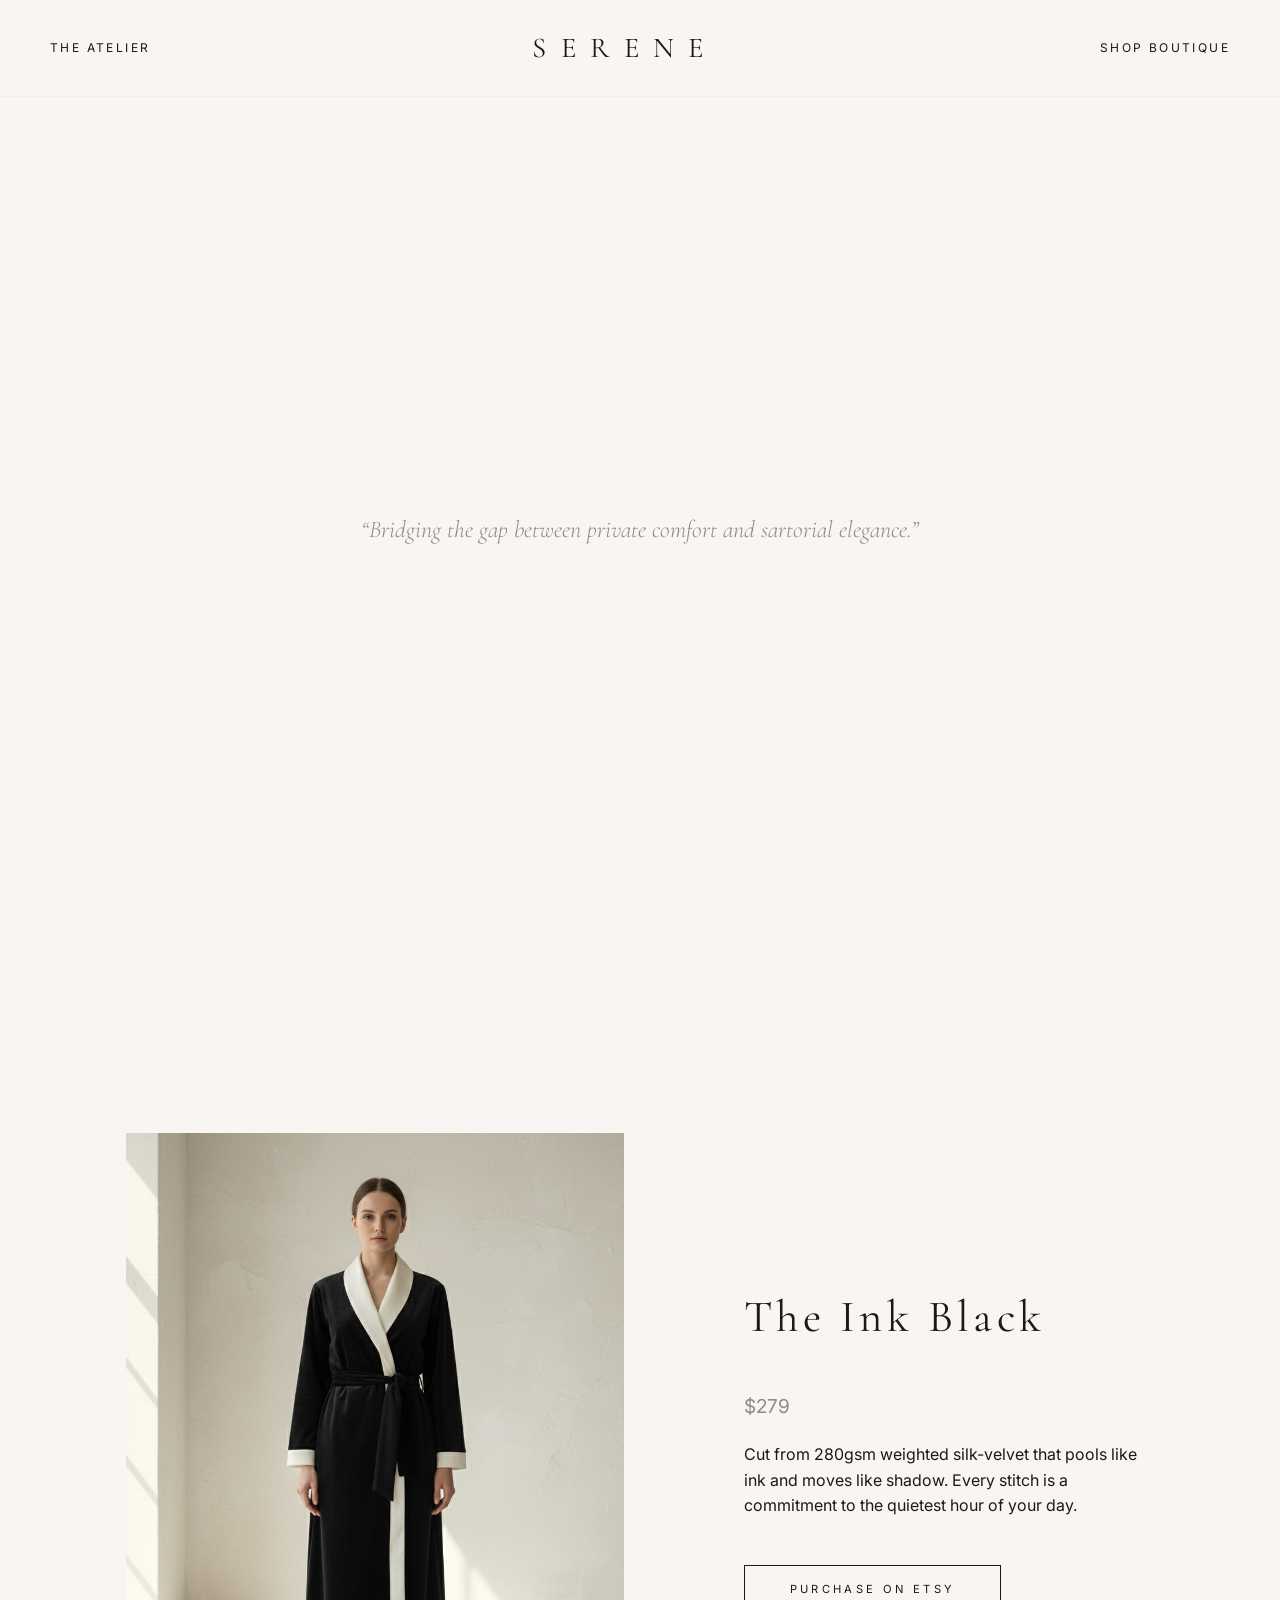
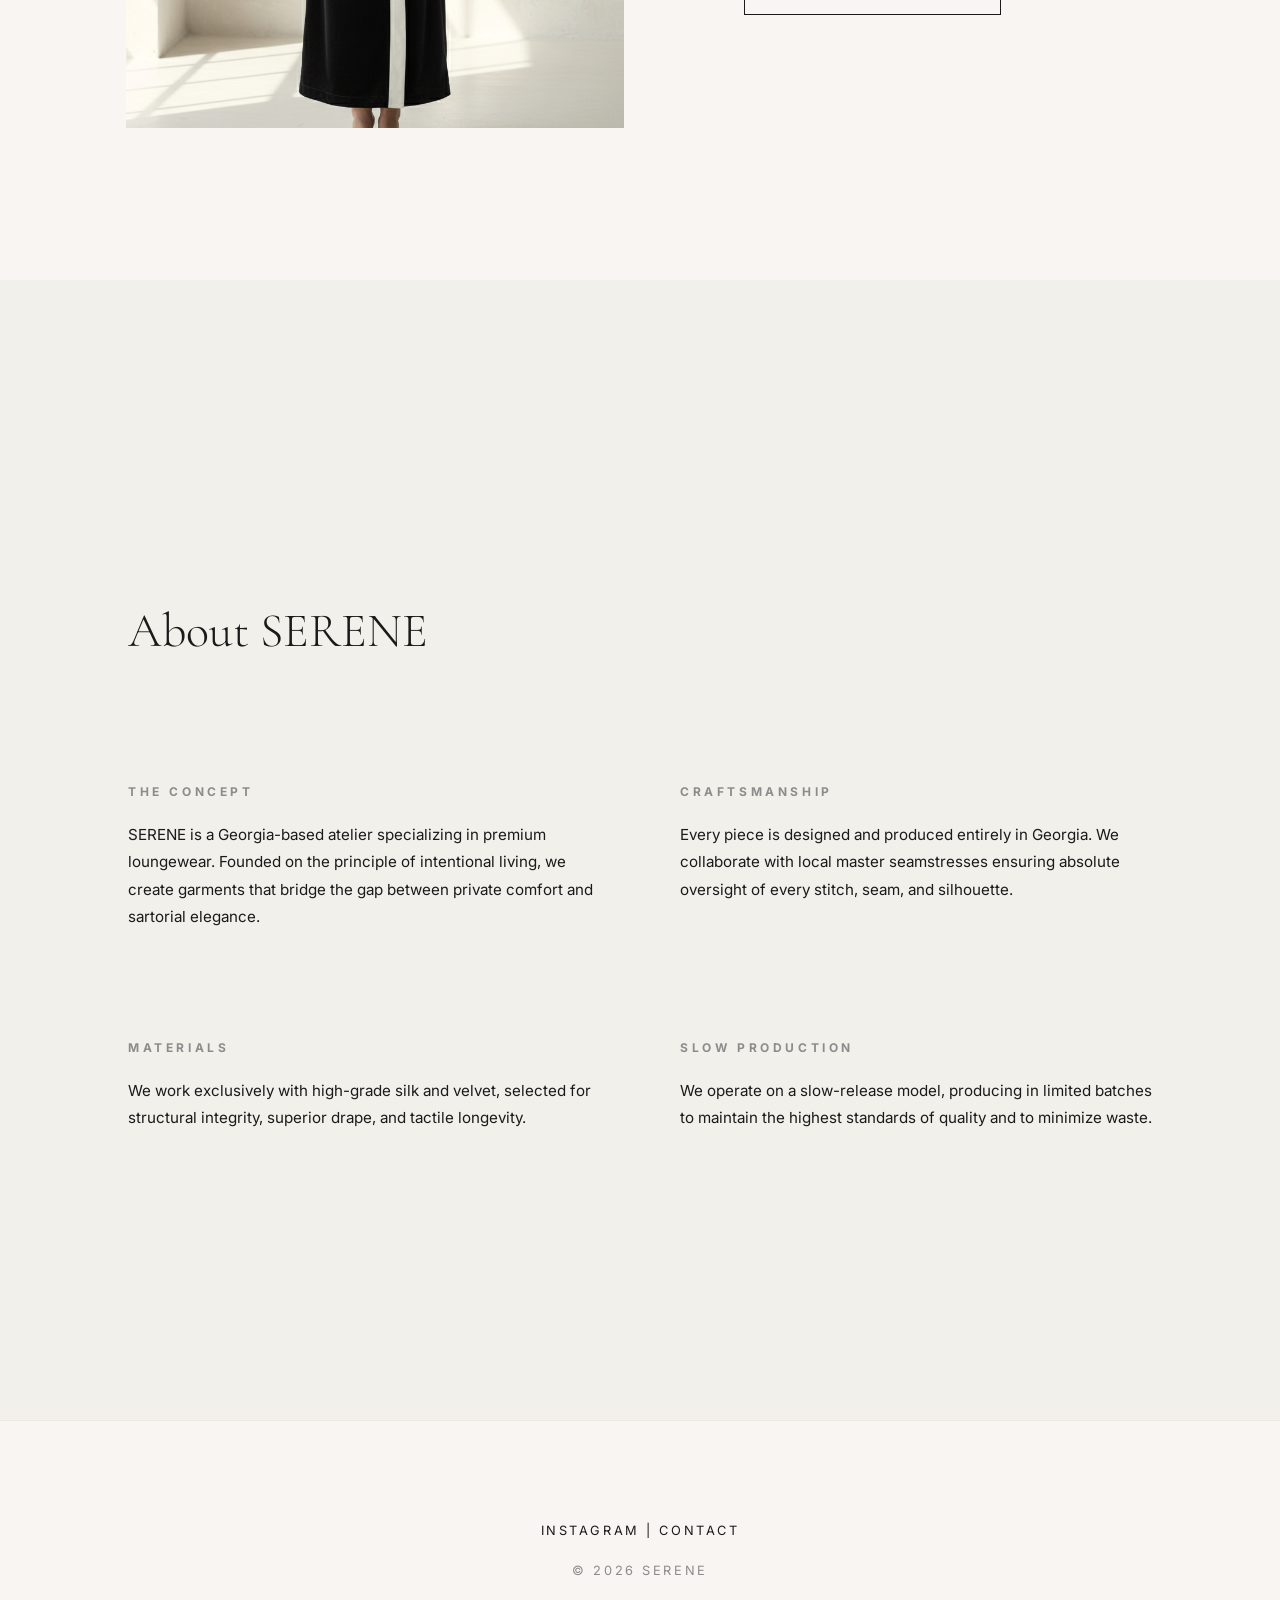
==== commit 689c4235: "Update index.html" ====
--- a/index.html
+++ b/index.html
@@ -9,16 +9,16 @@
 <body>
 
     <nav>
-        <div>THE ATELIER</div>
+        <a href="#atelier">THE ATELIER</a>
         <div class="brand-name">SERENE</div>
-        <div>SHOP BOUTIQUE</div>
+        <a href="https://www.etsy.com/shop/SereneGeorgia" target="_blank">SHOP BOUTIQUE</a>
     </nav>
 
     <header>
-        <h1>“Bridging the gap between private comfort and sartorial elegance.”</h1>
+        <h1 class="reveal">“Bridging the gap between private comfort and sartorial elegance.”</h1>
     </header>
 
-    <section class="product-section">
+    <section class="product-section reveal">
         <div class="gallery-side">
             <img src="Model-1.1.png" class="main-img">
             <img src="Model-1.2.png" class="extra-img img-2">
@@ -32,22 +32,8 @@
         </div>
     </section>
 
-    <section class="product-section">
-        <div class="gallery-side">
-            <img src="Model-2.1.png" class="main-img">
-            <img src="Model-2.2.png" class="extra-img img-2">
-            <img src="Model-2.3.png" class="extra-img img-3">
-        </div>
-        <div class="info-side">
-            <h2 class="product-title">The Forest Green</h2>
-            <p class="price-tag">$279</p>
-            <p>A grounding presence for the domestic sanctuary. Weighted for drape and crafted for the woman who values understatement.</p>
-            <a href="https://www.etsy.com/shop/SereneGeorgia" class="etsy-link" target="_blank">PURCHASE ON ETSY</a>
-        </div>
-    </section>
-
-    <section class="atelier-section">
-        <h2>About SERENE</h2>
+    <section id="atelier" class="atelier-page reveal">
+        <h2 style="font-family: 'Cormorant Garamond', serif; font-size: 3rem; font-weight: 300;">About SERENE</h2>
         <div class="atelier-grid">
             <div class="atelier-item">
                 <h3>The Concept</h3>
@@ -55,23 +41,40 @@
             </div>
             <div class="atelier-item">
                 <h3>Craftsmanship</h3>
-                <p>Every piece is designed and produced entirely in Georgia, collaborating with local master seamstresses to ensure absolute oversight of every stitch.</p>
+                <p>Every piece is designed and produced entirely in Georgia. We collaborate with local master seamstresses ensuring absolute oversight of every stitch, seam, and silhouette.</p>
             </div>
             <div class="atelier-item">
                 <h3>Materials</h3>
-                <p>Exclusively high-grade silk and velvet, selected for structural integrity, superior drape, and tactile longevity.</p>
+                <p>We work exclusively with high-grade silk and velvet, selected for structural integrity, superior drape, and tactile longevity.</p>
             </div>
             <div class="atelier-item">
                 <h3>Slow Production</h3>
-                <p>We operate on a slow-release model, producing in limited batches to prioritize quality over volume.</p>
+                <p>We operate on a slow-release model, producing in limited batches to maintain the highest standards of quality and to minimize waste.</p>
             </div>
         </div>
     </section>
 
-    <footer style="padding: 100px; text-align: center; background: #f8f5f2; font-size: 0.8rem; letter-spacing: 0.2em;">
+    <footer style="padding: 100px; text-align: center; font-size: 0.8rem; letter-spacing: 0.2em; border-top: 1px solid rgba(0,0,0,0.05);">
         <a href="https://www.instagram.com/serene.madeingeorgia/" style="text-decoration: none; color: inherit;">INSTAGRAM</a> | 
         <a href="mailto:Info@serene-shop.com" style="text-decoration: none; color: inherit;">CONTACT</a>
+        <p style="margin-top: 20px; color: #8c8c8c;">© 2026 SERENE</p>
     </footer>
+
+    <script>
+        function reveal() {
+            var reveals = document.querySelectorAll(".reveal");
+            for (var i = 0; i < reveals.length; i++) {
+                var windowHeight = window.innerHeight;
+                var elementTop = reveals[i].getBoundingClientRect().top;
+                var elementVisible = 150;
+                if (elementTop < windowHeight - elementVisible) {
+                    reveals[i].classList.add("active");
+                }
+            }
+        }
+        window.addEventListener("scroll", reveal);
+        reveal(); // Initial check
+    </script>
 
 </body>
 </html>
--- a/style.css
+++ b/style.css
@@ -1,103 +1,172 @@
-@import url('https://fonts.googleapis.com/css2?family=Cormorant+Garamond:wght@300;400&family=Inter:wght@200;300&display=swap');
+@import url('https://fonts.googleapis.com/css2?family=Cormorant+Garamond:wght@300;400;500&family=Inter:wght@200;300&display=swap');
+
+:root {
+    --bg-color: #f8f5f2;
+    --text-main: #1a1a1a; /* Ink Black */
+    --text-muted: #8c8c8c;
+    --transition: all 1s cubic-bezier(0.2, 1, 0.3, 1);
+}
+
+html { scroll-behavior: smooth; }
 
 body {
     margin: 0;
-    background-color: #f8f5f2;
-    color: #2c2c2c;
+    background-color: var(--bg-color);
+    color: var(--text-main);
     font-family: 'Inter', sans-serif;
+    line-height: 1.6;
 }
 
+/* Sticky Navigation */
 nav {
-    padding: 30px 40px;
+    position: fixed;
+    top: 0;
+    width: 100%;
+    box-sizing: border-box;
+    padding: 25px 50px;
     display: flex;
     justify-content: space-between;
     align-items: center;
+    background: rgba(248, 245, 242, 0.95);
+    backdrop-filter: blur(10px);
+    z-index: 1000;
     letter-spacing: 0.2em;
-    font-size: 0.8rem;
-    border-bottom: 1px solid rgba(0,0,0,0.05);
+    font-size: 0.75rem;
+    border-bottom: 1px solid rgba(0,0,0,0.03);
 }
+
+nav a { text-decoration: none; color: inherit; transition: 0.3s; }
+nav a:hover { opacity: 0.5; }
 
 .brand-name {
     font-family: 'Cormorant Garamond', serif;
     font-size: 1.8rem;
-    letter-spacing: 0.6em;
+    letter-spacing: 0.5em;
+    font-weight: 400;
 }
 
+/* Hero Section */
 header {
-    padding: 100px 20px;
+    height: 100vh;
+    display: flex;
+    flex-direction: column;
+    justify-content: center;
+    align-items: center;
     text-align: center;
+    padding-top: 80px;
 }
 
 header h1 {
     font-family: 'Cormorant Garamond', serif;
+    font-size: 1.5rem;
     font-weight: 300;
-    font-size: 1.1rem;
     font-style: italic;
-    color: #8c8c8c;
-    letter-spacing: 0.1em;
+    color: var(--text-muted);
+    max-width: 600px;
 }
 
-/* პროდუქტის სექცია - Split Layout */
+/* Animations */
+.reveal {
+    opacity: 0;
+    transform: translateY(30px);
+    transition: var(--transition);
+}
+
+.reveal.active {
+    opacity: 1;
+    transform: translateY(0);
+}
+
+/* Split Product Sections */
 .product-section {
     display: flex;
-    min-height: 90vh;
-    border-bottom: 1px solid rgba(0,0,0,0.05);
+    min-height: 100vh;
     align-items: center;
+    padding: 0 5%;
+    gap: 5%;
 }
 
 .gallery-side {
-    flex: 1;
+    flex: 1.2;
     position: relative;
-    height: 600px;
+    height: 700px;
     display: flex;
     justify-content: center;
     align-items: center;
+    cursor: crosshair;
 }
 
-.info-side {
-    flex: 1;
-    padding: 0 10%;
-}
+.info-side { flex: 0.8; padding-right: 5%; }
 
 .main-img {
-    width: 400px;
-    height: 550px;
+    width: 80%;
+    height: 85%;
     object-fit: cover;
     z-index: 5;
-    transition: all 0.9s cubic-bezier(0.16, 1, 0.3, 1);
+    transition: var(--transition);
+    filter: sepia(0.1);
 }
 
 .extra-img {
     position: absolute;
-    width: 180px;
-    height: 250px;
+    width: 200px;
+    height: 280px;
     object-fit: cover;
     opacity: 0;
-    transition: all 0.9s cubic-bezier(0.16, 1, 0.3, 1);
+    z-index: 1;
+    transition: var(--transition);
 }
 
-/* Hover ეფექტი */
-.gallery-side:hover .main-img {
-    transform: translateX(-120px) scale(0.85);
-}
-
-.gallery-side:hover .img-2 { opacity: 1; transform: translate(120px, -100px); }
-.gallery-side:hover .img-3 { opacity: 1; transform: translate(180px, 100px); }
+.gallery-side:hover .main-img { transform: translateX(-100px) scale(0.9); }
+.gallery-side:hover .img-2 { opacity: 1; transform: translate(140px, -120px); z-index: 6; }
+.gallery-side:hover .img-3 { opacity: 1; transform: translate(180px, 120px); z-index: 4; }
 
 .product-title {
     font-family: 'Cormorant Garamond', serif;
-    font-size: 2.5rem;
-    margin-bottom: 10px;
-    text-transform: uppercase;
-    letter-spacing: 0.2em;
+    font-size: 2.8rem;
+    letter-spacing: 0.1em;
+    font-weight: 400;
 }
 
-.price-tag { font-size: 1.2rem; color: #8c8c8c; margin-bottom: 30px; }
+.price-tag { font-size: 1.2rem; color: var(--text-muted); margin: 20px 0; }
 
 .etsy-link {
     display: inline-block;
-    padding: 12px 30px;
-    border: 1px solid #2c2c2c;
+    padding: 15px 45px;
+    border: 1px solid var(--text-main);
     text-decoration: none;
-    color: #2c2c2c;
-    font-size: 0
+    color: var(--text-main);
+    font-size: 0.7rem;
+    letter-spacing: 0.3em;
+    transition: 0.4s;
+    margin-top: 30px;
+}
+
+.etsy-link:hover { background: var(--text-main); color: var(--bg-color); }
+
+/* The Atelier - Full Page */
+.atelier-page {
+    min-height: 100vh;
+    background-color: #f2f0eb;
+    padding: 120px 10%;
+    display: flex;
+    flex-direction: column;
+    justify-content: center;
+}
+
+.atelier-grid {
+    display: grid;
+    grid-template-columns: 1fr 1fr;
+    gap: 80px;
+    margin-top: 60px;
+}
+
+.atelier-item h3 {
+    font-size: 0.75rem;
+    letter-spacing: 0.3em;
+    text-transform: uppercase;
+    color: var(--text-muted);
+    margin-bottom: 20px;
+}
+
+.atelier-item p { font-size: 0.95rem; line-height: 1.8; }
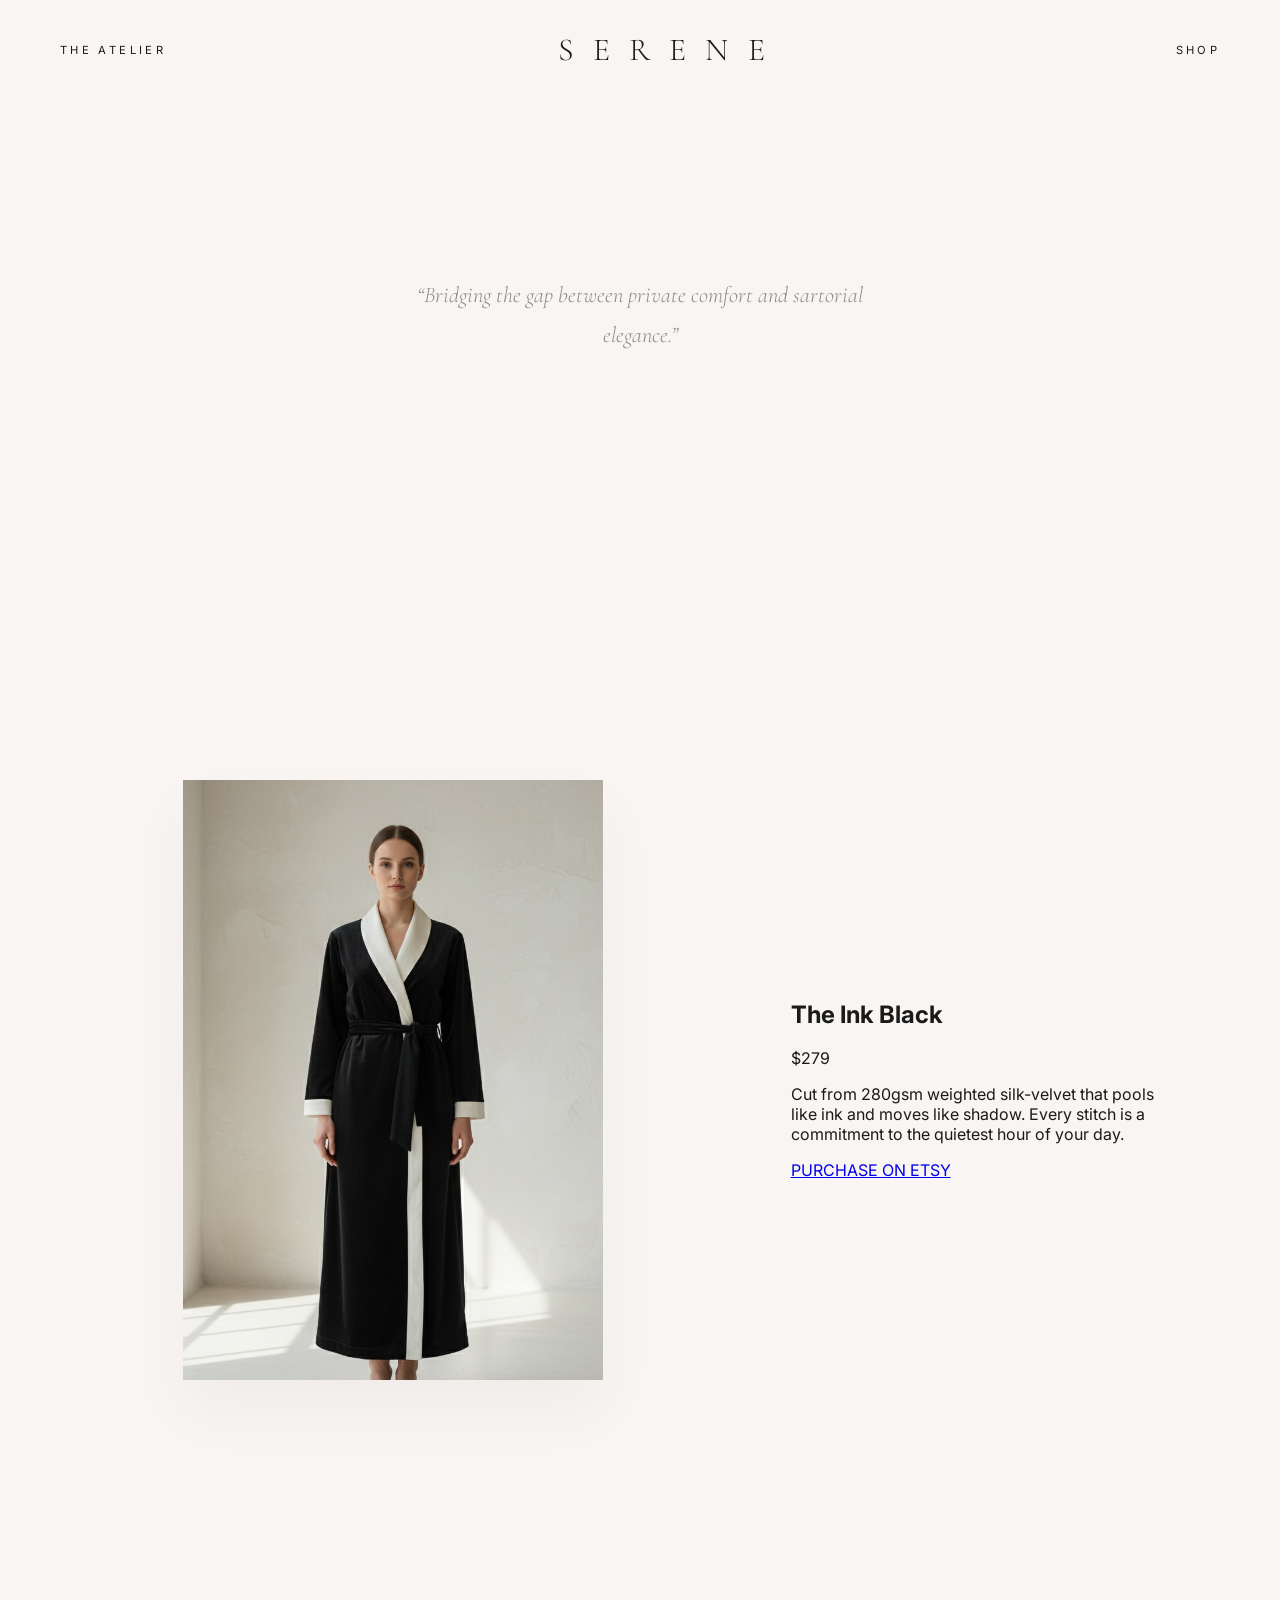
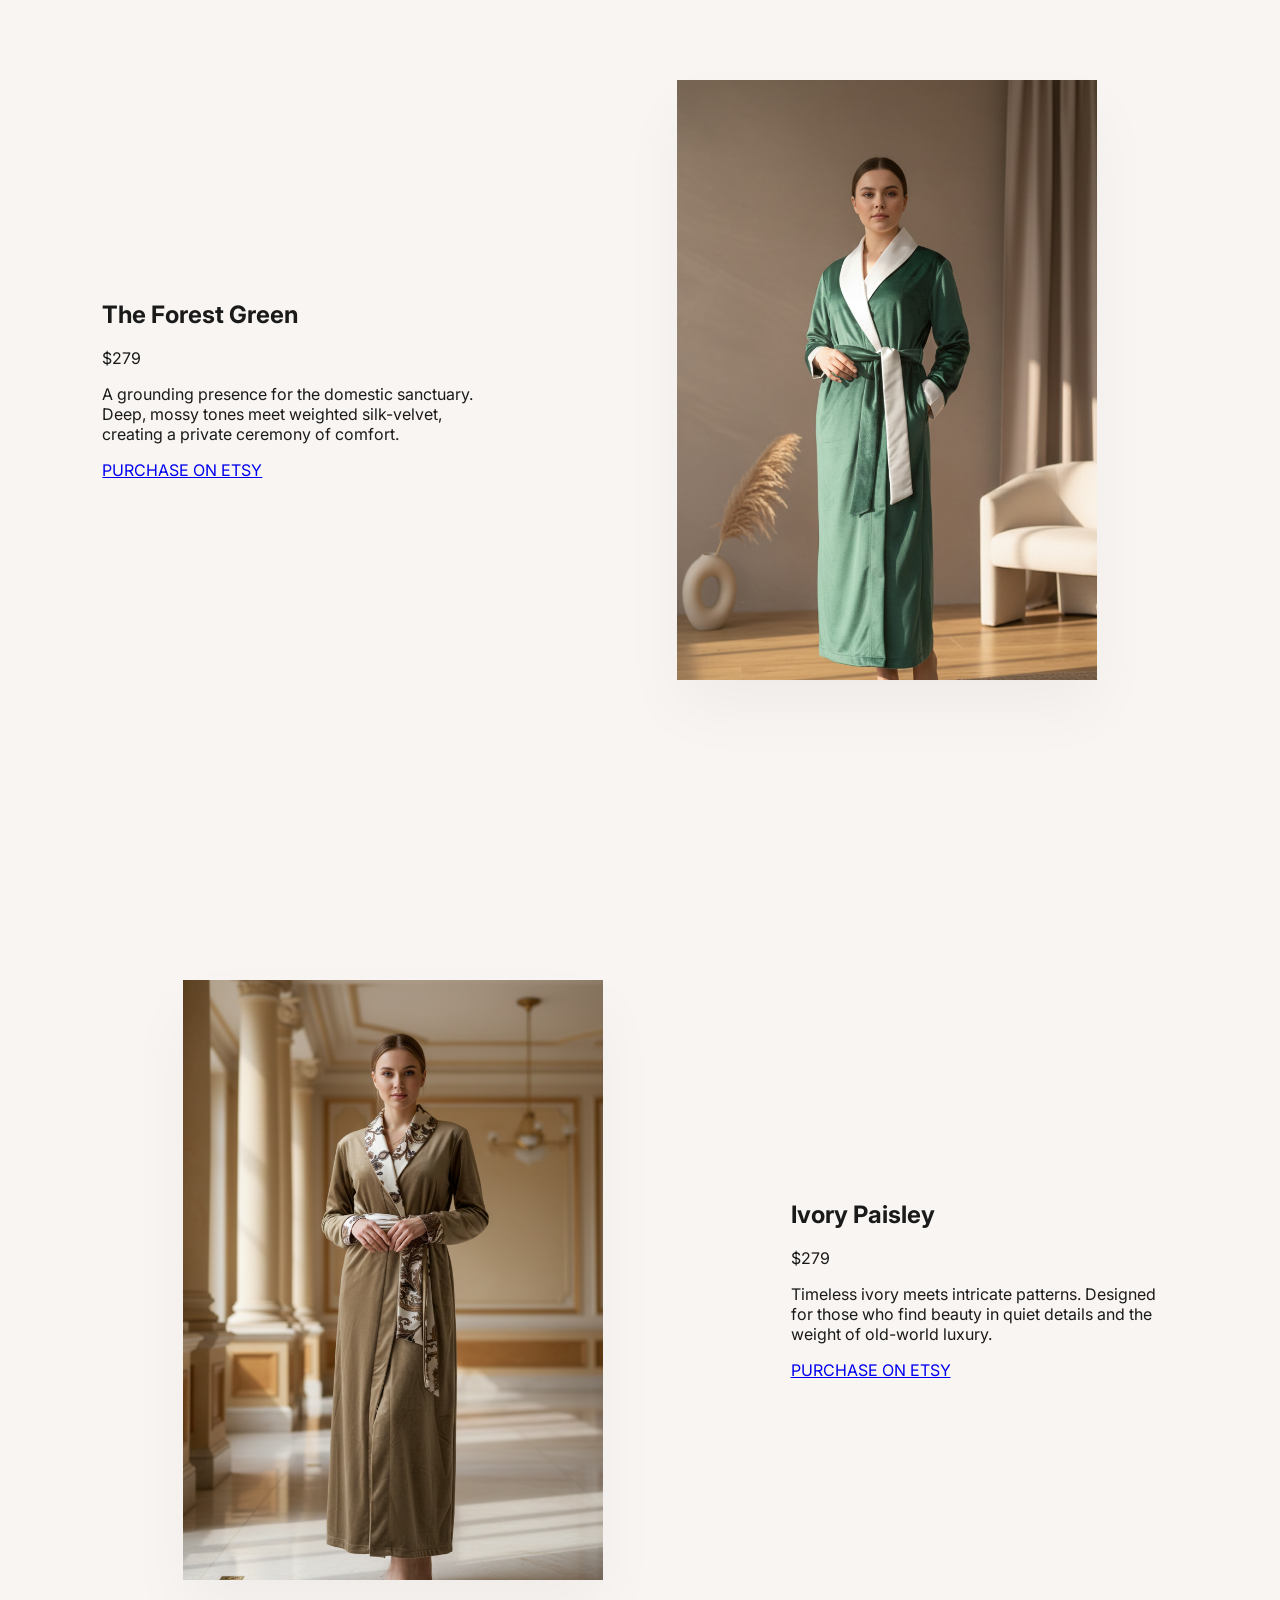
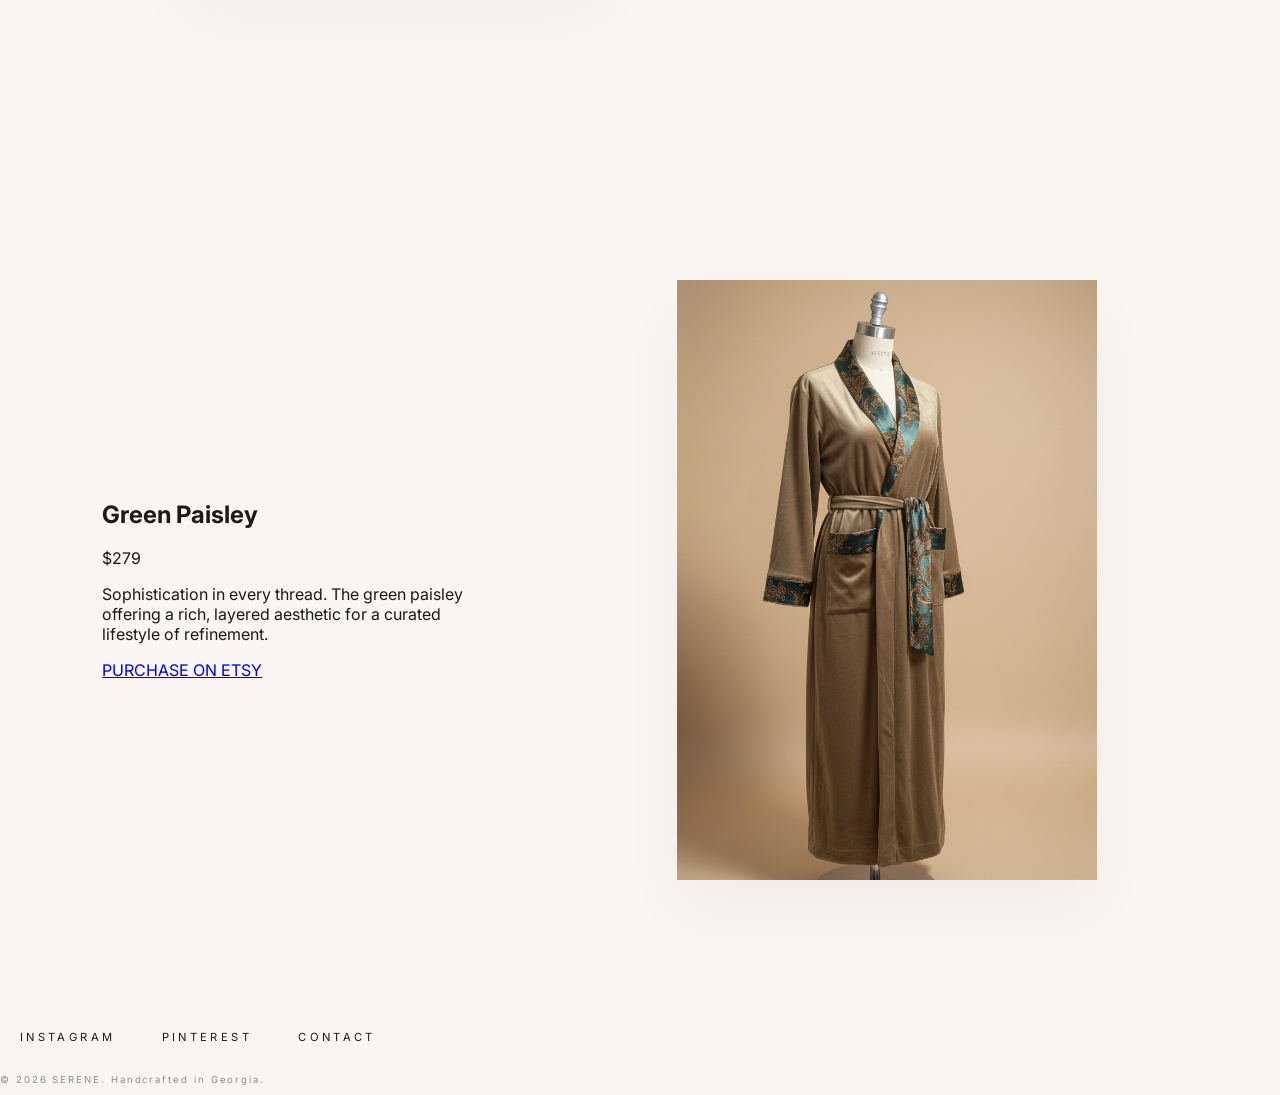
==== commit 71eef818: "Update index.html" ====
--- a/index.html
+++ b/index.html
@@ -9,16 +9,16 @@
 <body>
 
     <nav>
-        <a href="#atelier">THE ATELIER</a>
+        <a href="#" class="nav-link">The Atelier</a>
         <div class="brand-name">SERENE</div>
-        <a href="https://www.etsy.com/shop/SereneGeorgia" target="_blank">SHOP BOUTIQUE</a>
+        <a href="https://www.etsy.com/shop/SereneGeorgia" class="nav-link">Shop</a>
     </nav>
 
     <header>
-        <h1 class="reveal">“Bridging the gap between private comfort and sartorial elegance.”</h1>
+        <h1>“Bridging the gap between private comfort and sartorial elegance.”</h1>
     </header>
 
-    <section class="product-section reveal">
+    <section class="product-section">
         <div class="gallery-side">
             <img src="Model-1.1.png" class="main-img">
             <img src="Model-1.2.png" class="extra-img img-2">
@@ -27,54 +27,61 @@
         <div class="info-side">
             <h2 class="product-title">The Ink Black</h2>
             <p class="price-tag">$279</p>
-            <p>Cut from 280gsm weighted silk-velvet that pools like ink and moves like shadow. Every stitch is a commitment to the quietest hour of your day.</p>
-            <a href="https://www.etsy.com/shop/SereneGeorgia" class="etsy-link" target="_blank">PURCHASE ON ETSY</a>
+            <p class="product-desc">Cut from 280gsm weighted silk-velvet that pools like ink and moves like shadow. Every stitch is a commitment to the quietest hour of your day.</p>
+            <a href="https://www.etsy.com/shop/SereneGeorgia" class="etsy-link">PURCHASE ON ETSY</a>
         </div>
     </section>
 
-    <section id="atelier" class="atelier-page reveal">
-        <h2 style="font-family: 'Cormorant Garamond', serif; font-size: 3rem; font-weight: 300;">About SERENE</h2>
-        <div class="atelier-grid">
-            <div class="atelier-item">
-                <h3>The Concept</h3>
-                <p>SERENE is a Georgia-based atelier specializing in premium loungewear. Founded on the principle of intentional living, we create garments that bridge the gap between private comfort and sartorial elegance.</p>
-            </div>
-            <div class="atelier-item">
-                <h3>Craftsmanship</h3>
-                <p>Every piece is designed and produced entirely in Georgia. We collaborate with local master seamstresses ensuring absolute oversight of every stitch, seam, and silhouette.</p>
-            </div>
-            <div class="atelier-item">
-                <h3>Materials</h3>
-                <p>We work exclusively with high-grade silk and velvet, selected for structural integrity, superior drape, and tactile longevity.</p>
-            </div>
-            <div class="atelier-item">
-                <h3>Slow Production</h3>
-                <p>We operate on a slow-release model, producing in limited batches to maintain the highest standards of quality and to minimize waste.</p>
-            </div>
+    <section class="product-section">
+        <div class="gallery-side">
+            <img src="Model-2.1.png" class="main-img">
+            <img src="Model-2.2.png" class="extra-img img-2">
+            <img src="Model-2.3.png" class="extra-img img-3">
+        </div>
+        <div class="info-side">
+            <h2 class="product-title">The Forest Green</h2>
+            <p class="price-tag">$279</p>
+            <p class="product-desc">A grounding presence for the domestic sanctuary. Deep, mossy tones meet weighted silk-velvet, creating a private ceremony of comfort.</p>
+            <a href="https://www.etsy.com/shop/SereneGeorgia" class="etsy-link">PURCHASE ON ETSY</a>
         </div>
     </section>
 
-    <footer style="padding: 100px; text-align: center; font-size: 0.8rem; letter-spacing: 0.2em; border-top: 1px solid rgba(0,0,0,0.05);">
-        <a href="https://www.instagram.com/serene.madeingeorgia/" style="text-decoration: none; color: inherit;">INSTAGRAM</a> | 
-        <a href="mailto:Info@serene-shop.com" style="text-decoration: none; color: inherit;">CONTACT</a>
-        <p style="margin-top: 20px; color: #8c8c8c;">© 2026 SERENE</p>
+    <section class="product-section">
+        <div class="gallery-side">
+            <img src="Model-3.1.png" class="main-img">
+            <img src="Model-3.2.png" class="extra-img img-2">
+            <img src="Model-3.3.png" class="extra-img img-3">
+        </div>
+        <div class="info-side">
+            <h2 class="product-title">Ivory Paisley</h2>
+            <p class="price-tag">$279</p>
+            <p class="product-desc">Timeless ivory meets intricate patterns. Designed for those who find beauty in quiet details and the weight of old-world luxury.</p>
+            <a href="https://www.etsy.com/shop/SereneGeorgia" class="etsy-link">PURCHASE ON ETSY</a>
+        </div>
+    </section>
+
+    <section class="product-section">
+        <div class="gallery-side">
+            <img src="Model-4.1.png" class="main-img">
+            <img src="Model-4.2.png" class="extra-img img-2">
+            <img src="Model-4.3.png" class="extra-img img-3">
+        </div>
+        <div class="info-side">
+            <h2 class="product-title">Green Paisley</h2>
+            <p class="price-tag">$279</p>
+            <p class="product-desc">Sophistication in every thread. The green paisley offering a rich, layered aesthetic for a curated lifestyle of refinement.</p>
+            <a href="https://www.etsy.com/shop/SereneGeorgia" class="etsy-link">PURCHASE ON ETSY</a>
+        </div>
+    </section>
+
+    <footer>
+        <div style="margin-bottom: 30px; letter-spacing: 0.3em; font-size: 0.7rem;">
+            <a href="https://www.instagram.com/serene.madeingeorgia/" style="text-decoration: none; color: inherit; margin: 0 20px;">INSTAGRAM</a>
+            <a href="https://www.pinterest.com/serenemadeingeorgia/" style="text-decoration: none; color: inherit; margin: 0 20px;">PINTEREST</a>
+            <a href="mailto:Info@serene-shop.com" style="text-decoration: none; color: inherit; margin: 0 20px;">CONTACT</a>
+        </div>
+        <p style="font-size: 0.6rem; color: var(--text-muted); letter-spacing: 0.2em;">© 2026 SERENE. Handcrafted in Georgia.</p>
     </footer>
-
-    <script>
-        function reveal() {
-            var reveals = document.querySelectorAll(".reveal");
-            for (var i = 0; i < reveals.length; i++) {
-                var windowHeight = window.innerHeight;
-                var elementTop = reveals[i].getBoundingClientRect().top;
-                var elementVisible = 150;
-                if (elementTop < windowHeight - elementVisible) {
-                    reveals[i].classList.add("active");
-                }
-            }
-        }
-        window.addEventListener("scroll", reveal);
-        reveal(); // Initial check
-    </script>
 
 </body>
 </html>
--- a/style.css
+++ b/style.css
@@ -1,172 +1,55 @@
-@import url('https://fonts.googleapis.com/css2?family=Cormorant+Garamond:wght@300;400;500&family=Inter:wght@200;300&display=swap');
+@import url('https://fonts.googleapis.com/css2?family=Cormorant+Garamond:ital,wght@0,300;0,400;1,300&family=Inter:wght@200;300&display=swap');
 
 :root {
     --bg-color: #f8f5f2;
-    --text-main: #1a1a1a; /* Ink Black */
+    --text-main: #1a1a1a;
     --text-muted: #8c8c8c;
-    --transition: all 1s cubic-bezier(0.2, 1, 0.3, 1);
+    --soft-border: rgba(0,0,0,0.06);
 }
 
 html { scroll-behavior: smooth; }
+body { margin: 0; background-color: var(--bg-color); color: var(--text-main); font-family: 'Inter', sans-serif; overflow-x: hidden; }
 
-body {
-    margin: 0;
-    background-color: var(--bg-color);
-    color: var(--text-main);
-    font-family: 'Inter', sans-serif;
-    line-height: 1.6;
+/* Premium Navigation */
+nav {
+    position: fixed; top: 0; width: 100%; box-sizing: border-box;
+    padding: 30px 60px; display: flex; justify-content: space-between; align-items: center;
+    background: rgba(248, 245, 242, 0.9); backdrop-filter: blur(15px); z-index: 1000;
 }
 
-/* Sticky Navigation */
-nav {
-    position: fixed;
-    top: 0;
-    width: 100%;
-    box-sizing: border-box;
-    padding: 25px 50px;
-    display: flex;
-    justify-content: space-between;
-    align-items: center;
-    background: rgba(248, 245, 242, 0.95);
-    backdrop-filter: blur(10px);
-    z-index: 1000;
-    letter-spacing: 0.2em;
-    font-size: 0.75rem;
-    border-bottom: 1px solid rgba(0,0,0,0.03);
-}
-
-nav a { text-decoration: none; color: inherit; transition: 0.3s; }
-nav a:hover { opacity: 0.5; }
-
-.brand-name {
-    font-family: 'Cormorant Garamond', serif;
-    font-size: 1.8rem;
-    letter-spacing: 0.5em;
-    font-weight: 400;
-}
+.brand-name { font-family: 'Cormorant Garamond', serif; font-size: 2rem; letter-spacing: 0.6em; font-weight: 300; }
+.nav-link { text-decoration: none; color: var(--text-main); font-size: 0.7rem; letter-spacing: 0.3em; text-transform: uppercase; }
 
 /* Hero Section */
 header {
-    height: 100vh;
-    display: flex;
-    flex-direction: column;
-    justify-content: center;
-    align-items: center;
-    text-align: center;
-    padding-top: 80px;
+    height: 70vh; display: flex; justify-content: center; align-items: center; text-align: center;
+}
+header h1 {
+    font-family: 'Cormorant Garamond', serif; font-size: 1.4rem; font-weight: 300; 
+    font-style: italic; color: var(--text-muted); max-width: 500px; line-height: 1.8;
 }
 
-header h1 {
-    font-family: 'Cormorant Garamond', serif;
-    font-size: 1.5rem;
-    font-weight: 300;
-    font-style: italic;
-    color: var(--text-muted);
-    max-width: 600px;
+/* Luxury Product Section */
+.product-section {
+    display: flex; min-height: 100vh; align-items: center; padding: 0 8%; gap: 10%;
 }
 
-/* Animations */
-.reveal {
-    opacity: 0;
-    transform: translateY(30px);
-    transition: var(--transition);
+/* ფოტოების "სარკისებური" განლაგება */
+.product-section:nth-child(even) { flex-direction: row-reverse; }
+
+.gallery-side {
+    flex: 1.2; position: relative; height: 750px;
+    display: flex; justify-content: center; align-items: center;
 }
 
-.reveal.active {
-    opacity: 1;
-    transform: translateY(0);
-}
-
-/* Split Product Sections */
-.product-section {
-    display: flex;
-    min-height: 100vh;
-    align-items: center;
-    padding: 0 5%;
-    gap: 5%;
-}
-
-.gallery-side {
-    flex: 1.2;
-    position: relative;
-    height: 700px;
-    display: flex;
-    justify-content: center;
-    align-items: center;
-    cursor: crosshair;
-}
-
-.info-side { flex: 0.8; padding-right: 5%; }
+.info-side { flex: 0.8; }
 
 .main-img {
-    width: 80%;
-    height: 85%;
-    object-fit: cover;
-    z-index: 5;
-    transition: var(--transition);
-    filter: sepia(0.1);
+    width: 420px; height: 600px; object-fit: cover; z-index: 5;
+    transition: all 1s cubic-bezier(0.2, 1, 0.3, 1);
+    box-shadow: 0 30px 60px rgba(0,0,0,0.04);
 }
 
 .extra-img {
-    position: absolute;
-    width: 200px;
-    height: 280px;
-    object-fit: cover;
-    opacity: 0;
-    z-index: 1;
-    transition: var(--transition);
-}
-
-.gallery-side:hover .main-img { transform: translateX(-100px) scale(0.9); }
-.gallery-side:hover .img-2 { opacity: 1; transform: translate(140px, -120px); z-index: 6; }
-.gallery-side:hover .img-3 { opacity: 1; transform: translate(180px, 120px); z-index: 4; }
-
-.product-title {
-    font-family: 'Cormorant Garamond', serif;
-    font-size: 2.8rem;
-    letter-spacing: 0.1em;
-    font-weight: 400;
-}
-
-.price-tag { font-size: 1.2rem; color: var(--text-muted); margin: 20px 0; }
-
-.etsy-link {
-    display: inline-block;
-    padding: 15px 45px;
-    border: 1px solid var(--text-main);
-    text-decoration: none;
-    color: var(--text-main);
-    font-size: 0.7rem;
-    letter-spacing: 0.3em;
-    transition: 0.4s;
-    margin-top: 30px;
-}
-
-.etsy-link:hover { background: var(--text-main); color: var(--bg-color); }
-
-/* The Atelier - Full Page */
-.atelier-page {
-    min-height: 100vh;
-    background-color: #f2f0eb;
-    padding: 120px 10%;
-    display: flex;
-    flex-direction: column;
-    justify-content: center;
-}
-
-.atelier-grid {
-    display: grid;
-    grid-template-columns: 1fr 1fr;
-    gap: 80px;
-    margin-top: 60px;
-}
-
-.atelier-item h3 {
-    font-size: 0.75rem;
-    letter-spacing: 0.3em;
-    text-transform: uppercase;
-    color: var(--text-muted);
-    margin-bottom: 20px;
-}
-
-.atelier-item p { font-size: 0.95rem; line-height: 1.8; }
+    position: absolute; width: 220px; height: 320px; object-fit: cover;
+    opacity: 0
